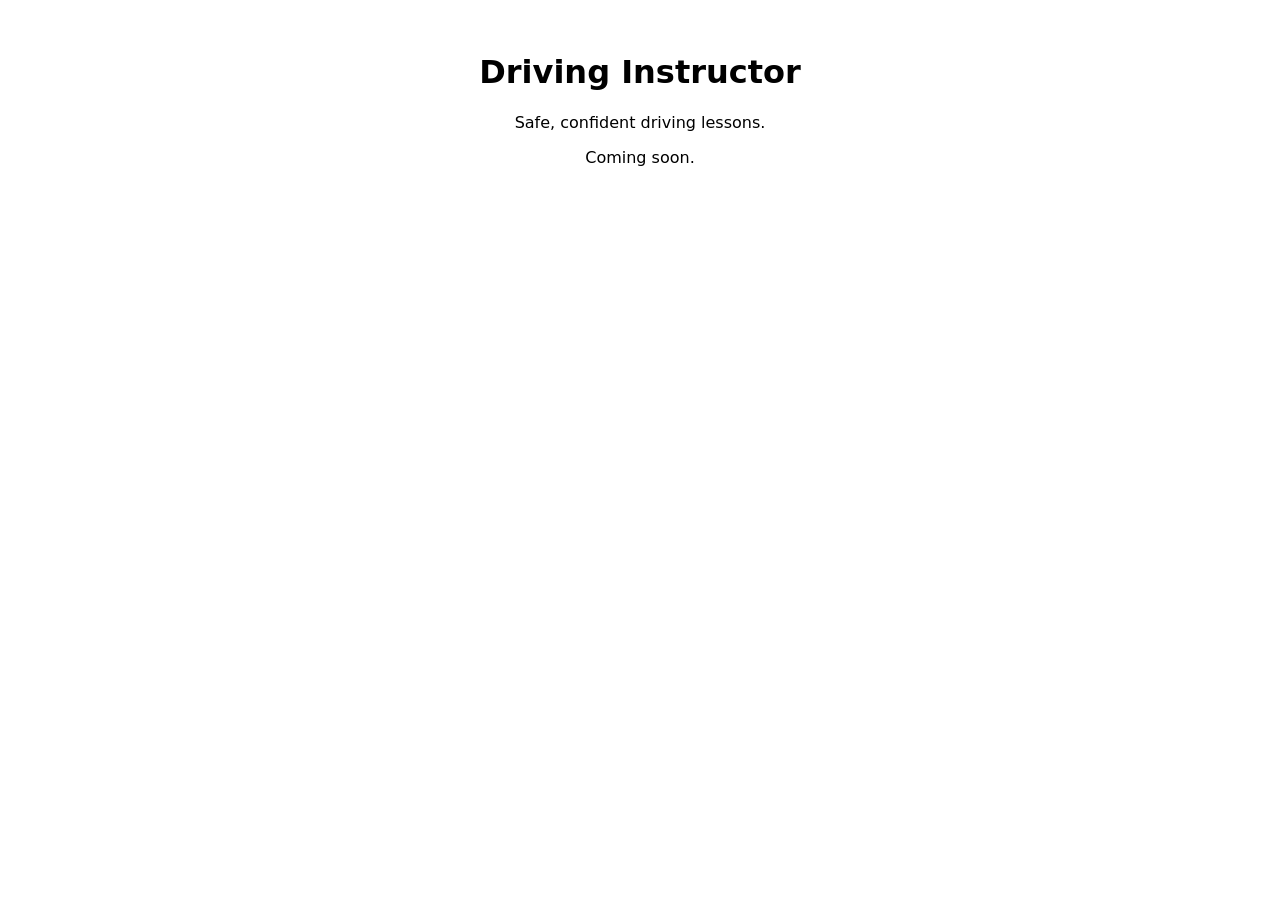
==== index.html @ aa8b9374 "Initial scaffold for car instructor website Co-Authored-By: Claude Sonnet 5.5 <noreply@anthropic.com" ====
<!doctype html>
<html lang="en">
<head>
  <meta charset="utf-8">
  <meta name="viewport" content="width=device-width, initial-scale=1">
  <title>Driving Instructor</title>
  <link rel="stylesheet" href="styles.css">
</head>
<body>
  <header>
    <h1>Driving Instructor</h1>
    <p>Safe, confident driving lessons.</p>
  </header>
  <main>
    <p>Coming soon.</p>
  </main>
</body>
</html>
---- styles.css ----
body {
  font-family: system-ui, sans-serif;
  margin: 0;
  padding: 2rem 1rem;
  text-align: center;
}
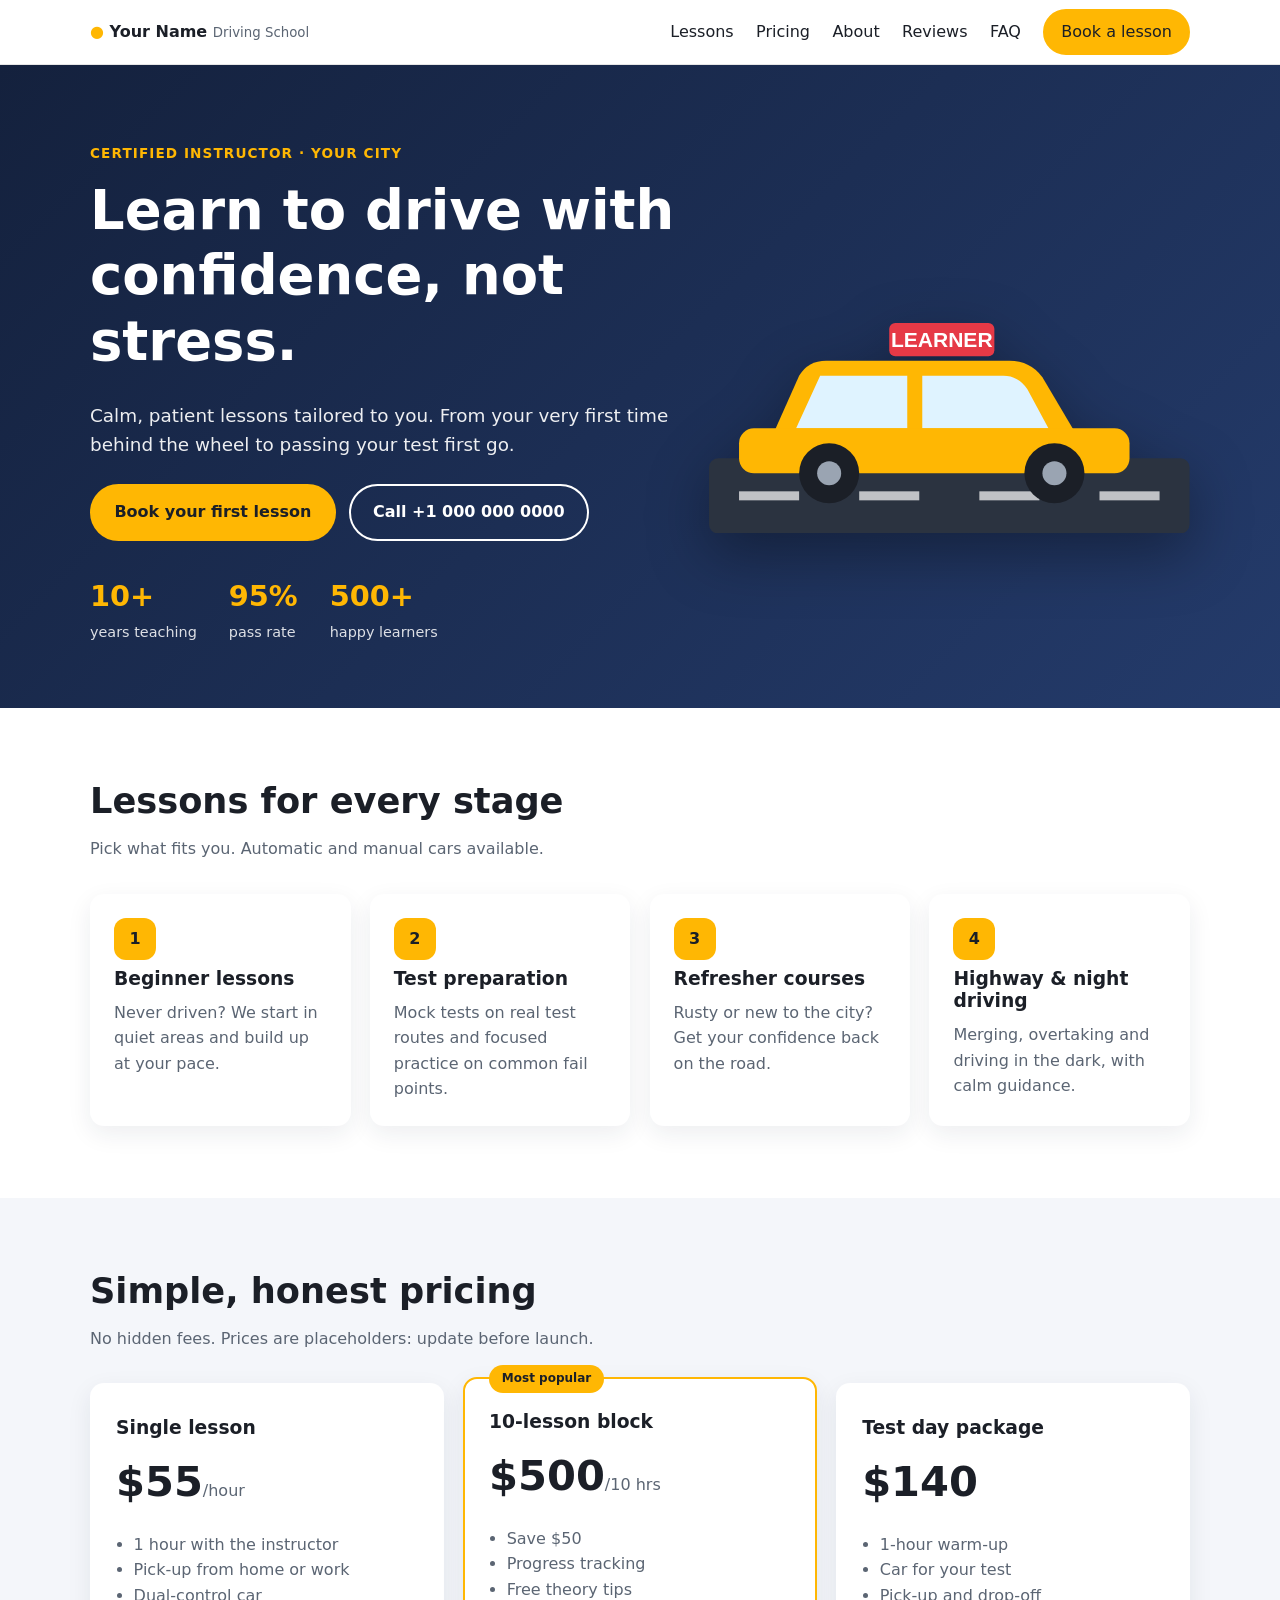
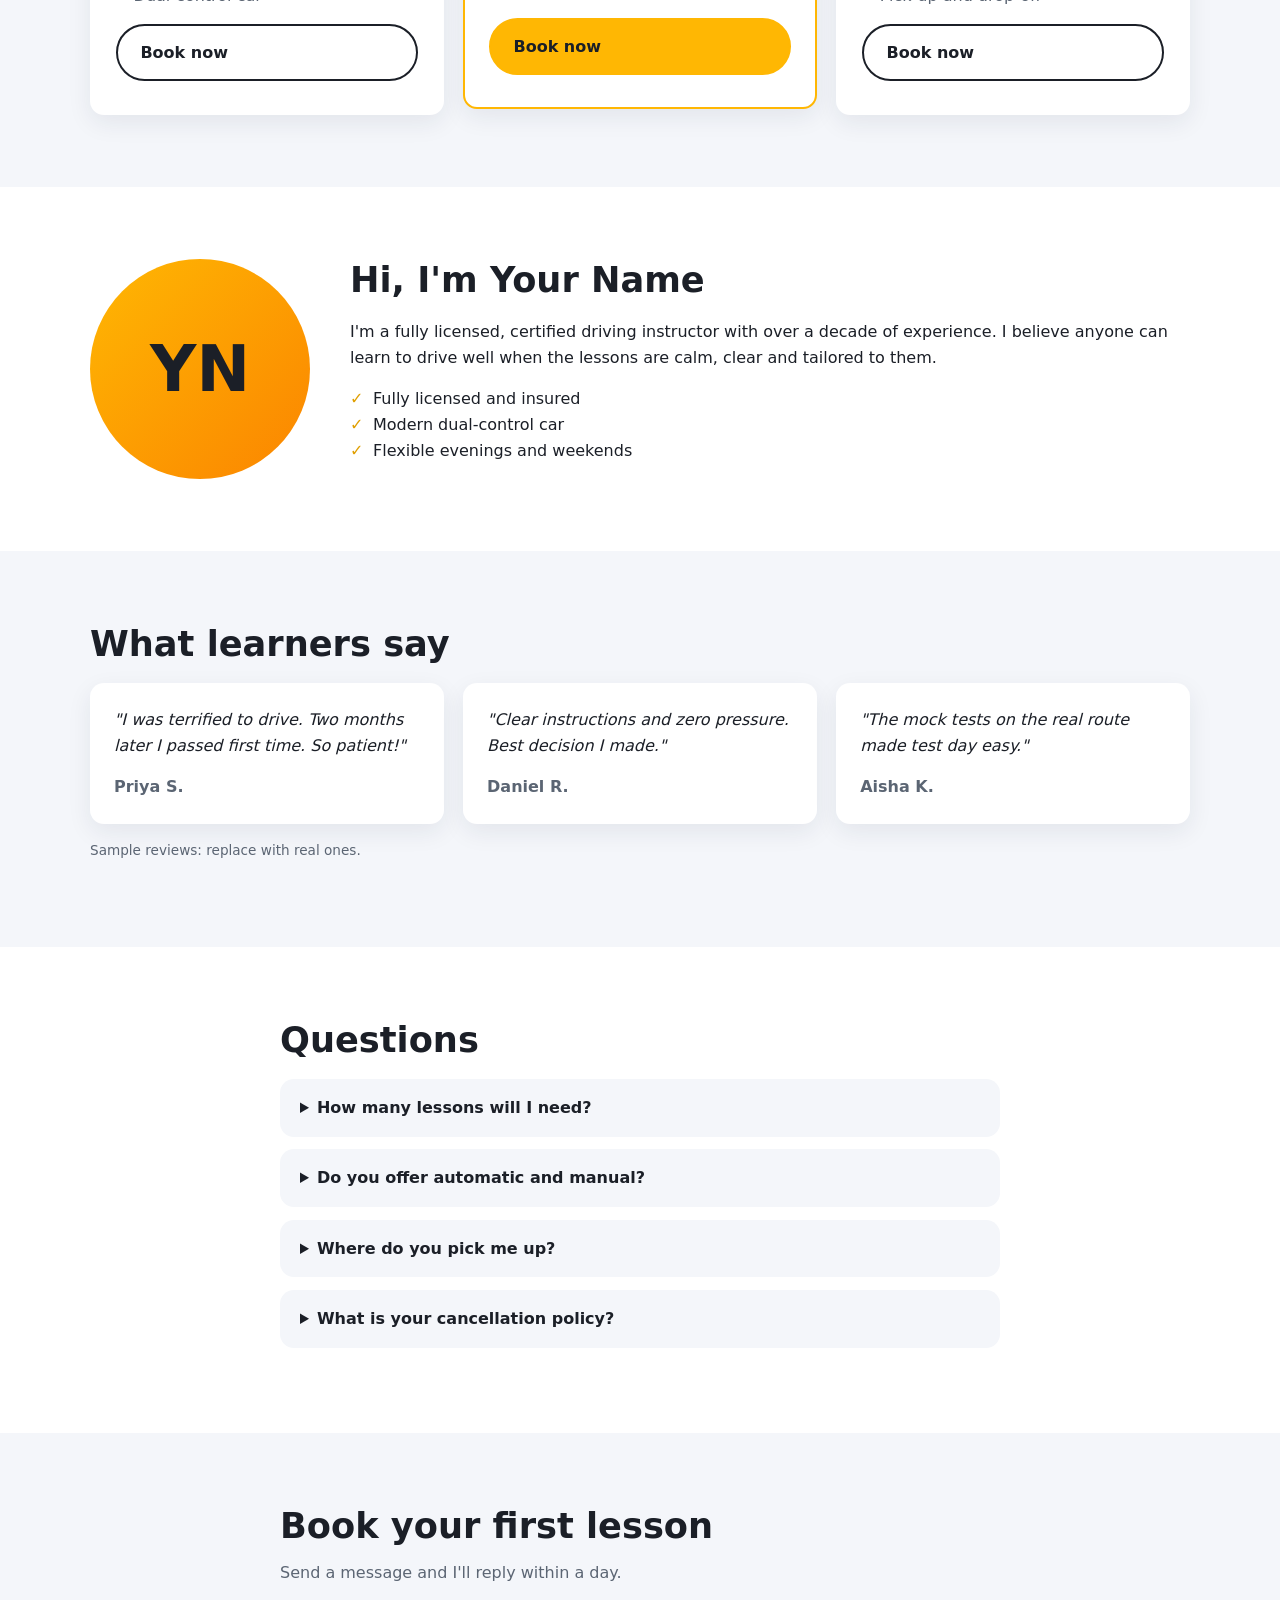
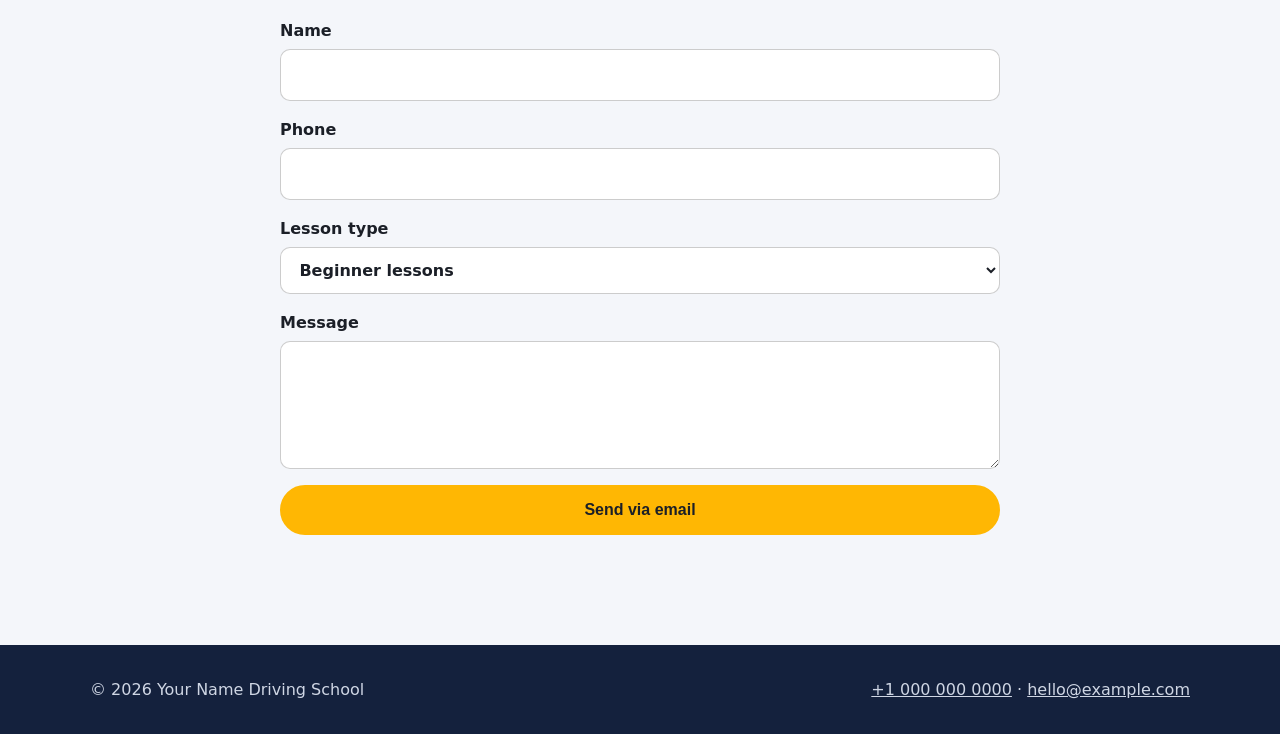
==== commit e84fd39b: "Build landing page: hero, lessons, pricing, about, reviews, FAQ, contact Co-Authored-By: Claude Sonn" ====
--- a/index.html
+++ b/index.html
@@ -3,16 +3,168 @@
 <head>
   <meta charset="utf-8">
   <meta name="viewport" content="width=device-width, initial-scale=1">
-  <title>Driving Instructor</title>
+  <title>Your Name | Driving Instructor</title>
+  <meta name="description" content="Patient, friendly driving lessons for beginners, test prep and refreshers. Book your first lesson today.">
   <link rel="stylesheet" href="styles.css">
 </head>
 <body>
-  <header>
-    <h1>Driving Instructor</h1>
-    <p>Safe, confident driving lessons.</p>
+  <header class="site-header">
+    <div class="container nav">
+      <a class="brand" href="#top"><span class="brand-mark">&#9679;</span> Your Name <small>Driving School</small></a>
+      <button class="menu-toggle" aria-label="Toggle menu" aria-expanded="false">&#9776;</button>
+      <nav class="links" id="nav">
+        <a href="#lessons">Lessons</a>
+        <a href="#pricing">Pricing</a>
+        <a href="#about">About</a>
+        <a href="#reviews">Reviews</a>
+        <a href="#faq">FAQ</a>
+        <a class="btn btn-small" href="#contact">Book a lesson</a>
+      </nav>
+    </div>
   </header>
-  <main>
-    <p>Coming soon.</p>
+
+  <main id="top">
+    <section class="hero">
+      <div class="container hero-grid">
+        <div>
+          <p class="eyebrow">Certified instructor &middot; Your City</p>
+          <h1>Learn to drive with confidence, not stress.</h1>
+          <p class="lead">Calm, patient lessons tailored to you. From your very first time behind the wheel to passing your test first go.</p>
+          <div class="cta-row">
+            <a class="btn" href="#contact">Book your first lesson</a>
+            <a class="btn btn-ghost" href="tel:+10000000000">Call +1 000 000 0000</a>
+          </div>
+          <ul class="stats">
+            <li><strong>10+</strong><span>years teaching</span></li>
+            <li><strong>95%</strong><span>pass rate</span></li>
+            <li><strong>500+</strong><span>happy learners</span></li>
+          </ul>
+        </div>
+        <div class="hero-art" aria-hidden="true">
+          <svg viewBox="0 0 320 200" role="img">
+            <rect x="0" y="150" width="320" height="50" rx="6" fill="#2b3340"/>
+            <rect x="20" y="172" width="40" height="6" fill="#fff" opacity=".7"/>
+            <rect x="100" y="172" width="40" height="6" fill="#fff" opacity=".7"/>
+            <rect x="180" y="172" width="40" height="6" fill="#fff" opacity=".7"/>
+            <rect x="260" y="172" width="40" height="6" fill="#fff" opacity=".7"/>
+            <path d="M40 140 L60 95 Q66 85 78 85 H200 Q214 85 222 96 L248 140 Z" fill="#ffb703"/>
+            <path d="M74 95 H132 V130 H58 Z M142 95 H196 Q206 95 212 104 L226 130 H142 Z" fill="#dff3ff"/>
+            <rect x="20" y="130" width="260" height="30" rx="10" fill="#ffb703"/>
+            <circle cx="80" cy="160" r="20" fill="#1b1f27"/><circle cx="80" cy="160" r="8" fill="#9aa4b2"/>
+            <circle cx="230" cy="160" r="20" fill="#1b1f27"/><circle cx="230" cy="160" r="8" fill="#9aa4b2"/>
+            <rect x="120" y="60" width="70" height="22" rx="4" fill="#e63946"/>
+            <text x="155" y="76" text-anchor="middle" font-size="14" font-weight="700" fill="#fff" font-family="sans-serif">LEARNER</text>
+          </svg>
+        </div>
+      </div>
+    </section>
+
+    <section id="lessons" class="section">
+      <div class="container">
+        <h2>Lessons for every stage</h2>
+        <p class="sub">Pick what fits you. Automatic and manual cars available.</p>
+        <div class="grid cards">
+          <article class="card"><div class="icon">1</div><h3>Beginner lessons</h3><p>Never driven? We start in quiet areas and build up at your pace.</p></article>
+          <article class="card"><div class="icon">2</div><h3>Test preparation</h3><p>Mock tests on real test routes and focused practice on common fail points.</p></article>
+          <article class="card"><div class="icon">3</div><h3>Refresher courses</h3><p>Rusty or new to the city? Get your confidence back on the road.</p></article>
+          <article class="card"><div class="icon">4</div><h3>Highway &amp; night driving</h3><p>Merging, overtaking and driving in the dark, with calm guidance.</p></article>
+        </div>
+      </div>
+    </section>
+
+    <section id="pricing" class="section alt">
+      <div class="container">
+        <h2>Simple, honest pricing</h2>
+        <p class="sub">No hidden fees. Prices are placeholders: update before launch.</p>
+        <div class="grid pricing">
+          <article class="price-card">
+            <h3>Single lesson</h3>
+            <p class="price">$55<span>/hour</span></p>
+            <ul><li>1 hour with the instructor</li><li>Pick-up from home or work</li><li>Dual-control car</li></ul>
+            <a class="btn btn-ghost" href="#contact">Book now</a>
+          </article>
+          <article class="price-card featured">
+            <span class="badge">Most popular</span>
+            <h3>10-lesson block</h3>
+            <p class="price">$500<span>/10 hrs</span></p>
+            <ul><li>Save $50</li><li>Progress tracking</li><li>Free theory tips</li></ul>
+            <a class="btn" href="#contact">Book now</a>
+          </article>
+          <article class="price-card">
+            <h3>Test day package</h3>
+            <p class="price">$140</p>
+            <ul><li>1-hour warm-up</li><li>Car for your test</li><li>Pick-up and drop-off</li></ul>
+            <a class="btn btn-ghost" href="#contact">Book now</a>
+          </article>
+        </div>
+      </div>
+    </section>
+
+    <section id="about" class="section">
+      <div class="container about">
+        <div class="portrait" aria-hidden="true">YN</div>
+        <div>
+          <h2>Hi, I'm Your Name</h2>
+          <p>I'm a fully licensed, certified driving instructor with over a decade of experience. I believe anyone can learn to drive well when the lessons are calm, clear and tailored to them.</p>
+          <ul class="ticks">
+            <li>Fully licensed and insured</li>
+            <li>Modern dual-control car</li>
+            <li>Flexible evenings and weekends</li>
+          </ul>
+        </div>
+      </div>
+    </section>
+
+    <section id="reviews" class="section alt">
+      <div class="container">
+        <h2>What learners say</h2>
+        <div class="grid cards">
+          <blockquote class="card"><p>"I was terrified to drive. Two months later I passed first time. So patient!"</p><cite>Priya S.</cite></blockquote>
+          <blockquote class="card"><p>"Clear instructions and zero pressure. Best decision I made."</p><cite>Daniel R.</cite></blockquote>
+          <blockquote class="card"><p>"The mock tests on the real route made test day easy."</p><cite>Aisha K.</cite></blockquote>
+        </div>
+        <p class="note">Sample reviews: replace with real ones.</p>
+      </div>
+    </section>
+
+    <section id="faq" class="section">
+      <div class="container narrow">
+        <h2>Questions</h2>
+        <details><summary>How many lessons will I need?</summary><p>It varies. Most beginners need 30-45 hours including practice. We'll assess you in the first lesson.</p></details>
+        <details><summary>Do you offer automatic and manual?</summary><p>Yes, both. Tell me your preference when you book.</p></details>
+        <details><summary>Where do you pick me up?</summary><p>Home, work or school within the local service area.</p></details>
+        <details><summary>What is your cancellation policy?</summary><p>Free cancellation with 24 hours' notice.</p></details>
+      </div>
+    </section>
+
+    <section id="contact" class="section contact">
+      <div class="container narrow">
+        <h2>Book your first lesson</h2>
+        <p class="sub">Send a message and I'll reply within a day.</p>
+        <form id="contact-form" novalidate>
+          <label>Name<input name="name" required autocomplete="name"></label>
+          <label>Phone<input name="phone" type="tel" required autocomplete="tel"></label>
+          <label>Lesson type
+            <select name="type">
+              <option>Beginner lessons</option><option>Test preparation</option>
+              <option>Refresher course</option><option>Highway &amp; night driving</option>
+            </select>
+          </label>
+          <label>Message<textarea name="message" rows="4"></textarea></label>
+          <button class="btn" type="submit">Send via email</button>
+          <p class="form-msg" role="status"></p>
+        </form>
+      </div>
+    </section>
   </main>
+
+  <footer>
+    <div class="container foot">
+      <p>&copy; <span id="year"></span> Your Name Driving School</p>
+      <p><a href="tel:+10000000000">+1 000 000 0000</a> &middot; <a href="mailto:hello@example.com">hello@example.com</a></p>
+    </div>
+  </footer>
+
+  <script src="script.js"></script>
 </body>
 </html>
--- a/styles.css
+++ b/styles.css
@@ -1,6 +1,103 @@
-body {
-  font-family: system-ui, sans-serif;
-  margin: 0;
-  padding: 2rem 1rem;
-  text-align: center;
+:root {
+  --bg: #ffffff;
+  --alt: #f4f6fa;
+  --text: #1b1f27;
+  --muted: #5b6573;
+  --accent: #ffb703;
+  --accent-dark: #e09f00;
+  --navy: #14213d;
+  --radius: 14px;
+  --shadow: 0 8px 24px rgba(20, 33, 61, .08);
 }
+@media (prefers-color-scheme: dark) {
+  :root { --bg: #10141c; --alt: #171c27; --text: #eef1f6; --muted: #a3adbb; --navy: #0b1020; --shadow: 0 8px 24px rgba(0,0,0,.4); }
+}
+* { box-sizing: border-box; }
+html { scroll-behavior: smooth; scroll-padding-top: 72px; }
+body { margin: 0; font-family: system-ui, -apple-system, "Segoe UI", sans-serif; color: var(--text); background: var(--bg); line-height: 1.6; }
+a { color: inherit; }
+.container { width: min(1100px, 100% - 32px); margin-inline: auto; }
+.narrow { width: min(720px, 100% - 32px); }
+h1, h2, h3 { line-height: 1.2; margin: 0 0 .5em; }
+h1 { font-size: clamp(2rem, 5vw, 3.4rem); }
+h2 { font-size: clamp(1.6rem, 3.5vw, 2.2rem); }
+.sub { color: var(--muted); margin-top: -.25em; margin-bottom: 2rem; }
+
+.btn { display: inline-block; background: var(--accent); color: #1b1f27; font-weight: 700; padding: .85rem 1.4rem; border-radius: 999px; text-decoration: none; border: 2px solid var(--accent); cursor: pointer; font-size: 1rem; transition: transform .15s, background .15s; }
+.btn:hover { background: var(--accent-dark); transform: translateY(-2px); }
+.btn-ghost { background: transparent; color: var(--text); border-color: var(--text); }
+.btn-ghost:hover { background: var(--text); color: var(--bg); }
+.btn-small { padding: .5rem 1rem; }
+
+.site-header { position: sticky; top: 0; z-index: 10; background: var(--bg); border-bottom: 1px solid rgba(128,128,128,.2); }
+.nav { display: flex; align-items: center; justify-content: space-between; height: 64px; }
+.brand { font-weight: 800; text-decoration: none; }
+.brand small { font-weight: 500; color: var(--muted); }
+.brand-mark { color: var(--accent); }
+.links { display: flex; gap: 1.4rem; align-items: center; }
+.links a { text-decoration: none; font-weight: 500; }
+.menu-toggle { display: none; background: none; border: 0; font-size: 1.6rem; color: var(--text); cursor: pointer; }
+
+.hero { background: linear-gradient(135deg, var(--navy), #243b6b); color: #fff; padding: 4rem 0; }
+.hero-grid { display: grid; grid-template-columns: 1.1fr .9fr; gap: 2rem; align-items: center; }
+.eyebrow { color: var(--accent); font-weight: 700; text-transform: uppercase; letter-spacing: .08em; font-size: .85rem; }
+.lead { font-size: 1.15rem; opacity: .92; max-width: 34em; }
+.cta-row { display: flex; flex-wrap: wrap; gap: .8rem; margin: 1.5rem 0; }
+.hero .btn-ghost { color: #fff; border-color: #fff; }
+.hero .btn-ghost:hover { background: #fff; color: var(--navy); }
+.stats { list-style: none; padding: 0; margin: 2rem 0 0; display: flex; gap: 2rem; flex-wrap: wrap; }
+.stats strong { display: block; font-size: 1.8rem; color: var(--accent); }
+.stats span { font-size: .9rem; opacity: .85; }
+.hero-art svg { width: 100%; height: auto; filter: drop-shadow(0 20px 30px rgba(0,0,0,.35)); }
+
+.section { padding: 4.5rem 0; }
+.alt { background: var(--alt); }
+.grid { display: grid; gap: 1.2rem; }
+.cards { grid-template-columns: repeat(auto-fit, minmax(230px, 1fr)); }
+.card { background: var(--bg); border-radius: var(--radius); padding: 1.5rem; box-shadow: var(--shadow); margin: 0; }
+.alt .card { background: var(--bg); }
+.card h3 { margin-top: .5rem; }
+.card p { color: var(--muted); margin: 0; }
+.icon { width: 42px; height: 42px; border-radius: 12px; background: var(--accent); color: #1b1f27; display: grid; place-items: center; font-weight: 800; }
+blockquote.card p { color: var(--text); font-style: italic; }
+cite { display: block; margin-top: 1rem; font-weight: 700; font-style: normal; color: var(--muted); }
+.note { color: var(--muted); font-size: .85rem; margin-top: 1rem; }
+
+.pricing { grid-template-columns: repeat(auto-fit, minmax(240px, 1fr)); align-items: stretch; }
+.price-card { position: relative; background: var(--bg); border-radius: var(--radius); padding: 2rem 1.5rem; box-shadow: var(--shadow); display: flex; flex-direction: column; border: 2px solid transparent; }
+.price-card.featured { border-color: var(--accent); transform: translateY(-6px); }
+.price-card ul { padding-left: 1.1rem; color: var(--muted); flex: 1; }
+.price { font-size: 2.6rem; font-weight: 800; margin: 0; }
+.price span { font-size: 1rem; font-weight: 500; color: var(--muted); }
+.badge { position: absolute; top: -14px; left: 1.5rem; background: var(--accent); color: #1b1f27; font-size: .75rem; font-weight: 800; padding: .25rem .8rem; border-radius: 999px; }
+
+.about { display: grid; grid-template-columns: 220px 1fr; gap: 2.5rem; align-items: center; }
+.portrait { width: 220px; height: 220px; border-radius: 50%; background: linear-gradient(135deg, var(--accent), #fb8500); display: grid; place-items: center; font-size: 4rem; font-weight: 800; color: #1b1f27; }
+.ticks { list-style: none; padding: 0; }
+.ticks li::before { content: "\2713"; color: var(--accent-dark); font-weight: 800; margin-right: .6rem; }
+
+details { background: var(--alt); border-radius: var(--radius); padding: 1rem 1.25rem; margin-bottom: .8rem; }
+summary { cursor: pointer; font-weight: 700; }
+details p { color: var(--muted); margin-bottom: 0; }
+
+.contact { background: var(--alt); }
+form { display: grid; gap: 1rem; }
+label { display: grid; gap: .35rem; font-weight: 600; }
+input, select, textarea { font: inherit; padding: .75rem .9rem; border-radius: 10px; border: 1px solid rgba(128,128,128,.4); background: var(--bg); color: var(--text); }
+input:focus, select:focus, textarea:focus, .btn:focus-visible { outline: 3px solid var(--accent); outline-offset: 1px; }
+.form-msg { margin: 0; color: var(--muted); min-height: 1.4em; }
+
+footer { background: var(--navy); color: #cfd6e4; padding: 2rem 0; }
+.foot { display: flex; justify-content: space-between; flex-wrap: wrap; gap: .5rem; }
+.foot p { margin: 0; }
+
+@media (max-width: 820px) {
+  .hero-grid, .about { grid-template-columns: 1fr; }
+  .about { text-align: center; justify-items: center; }
+  .ticks { text-align: left; }
+  .menu-toggle { display: block; }
+  .links { display: none; position: absolute; top: 64px; left: 0; right: 0; flex-direction: column; background: var(--bg); padding: 1rem 16px 1.5rem; border-bottom: 1px solid rgba(128,128,128,.2); }
+  .links.open { display: flex; }
+  .price-card.featured { transform: none; }
+}
+@media (prefers-reduced-motion: reduce) { * { transition: none !important; scroll-behavior: auto !important; } }
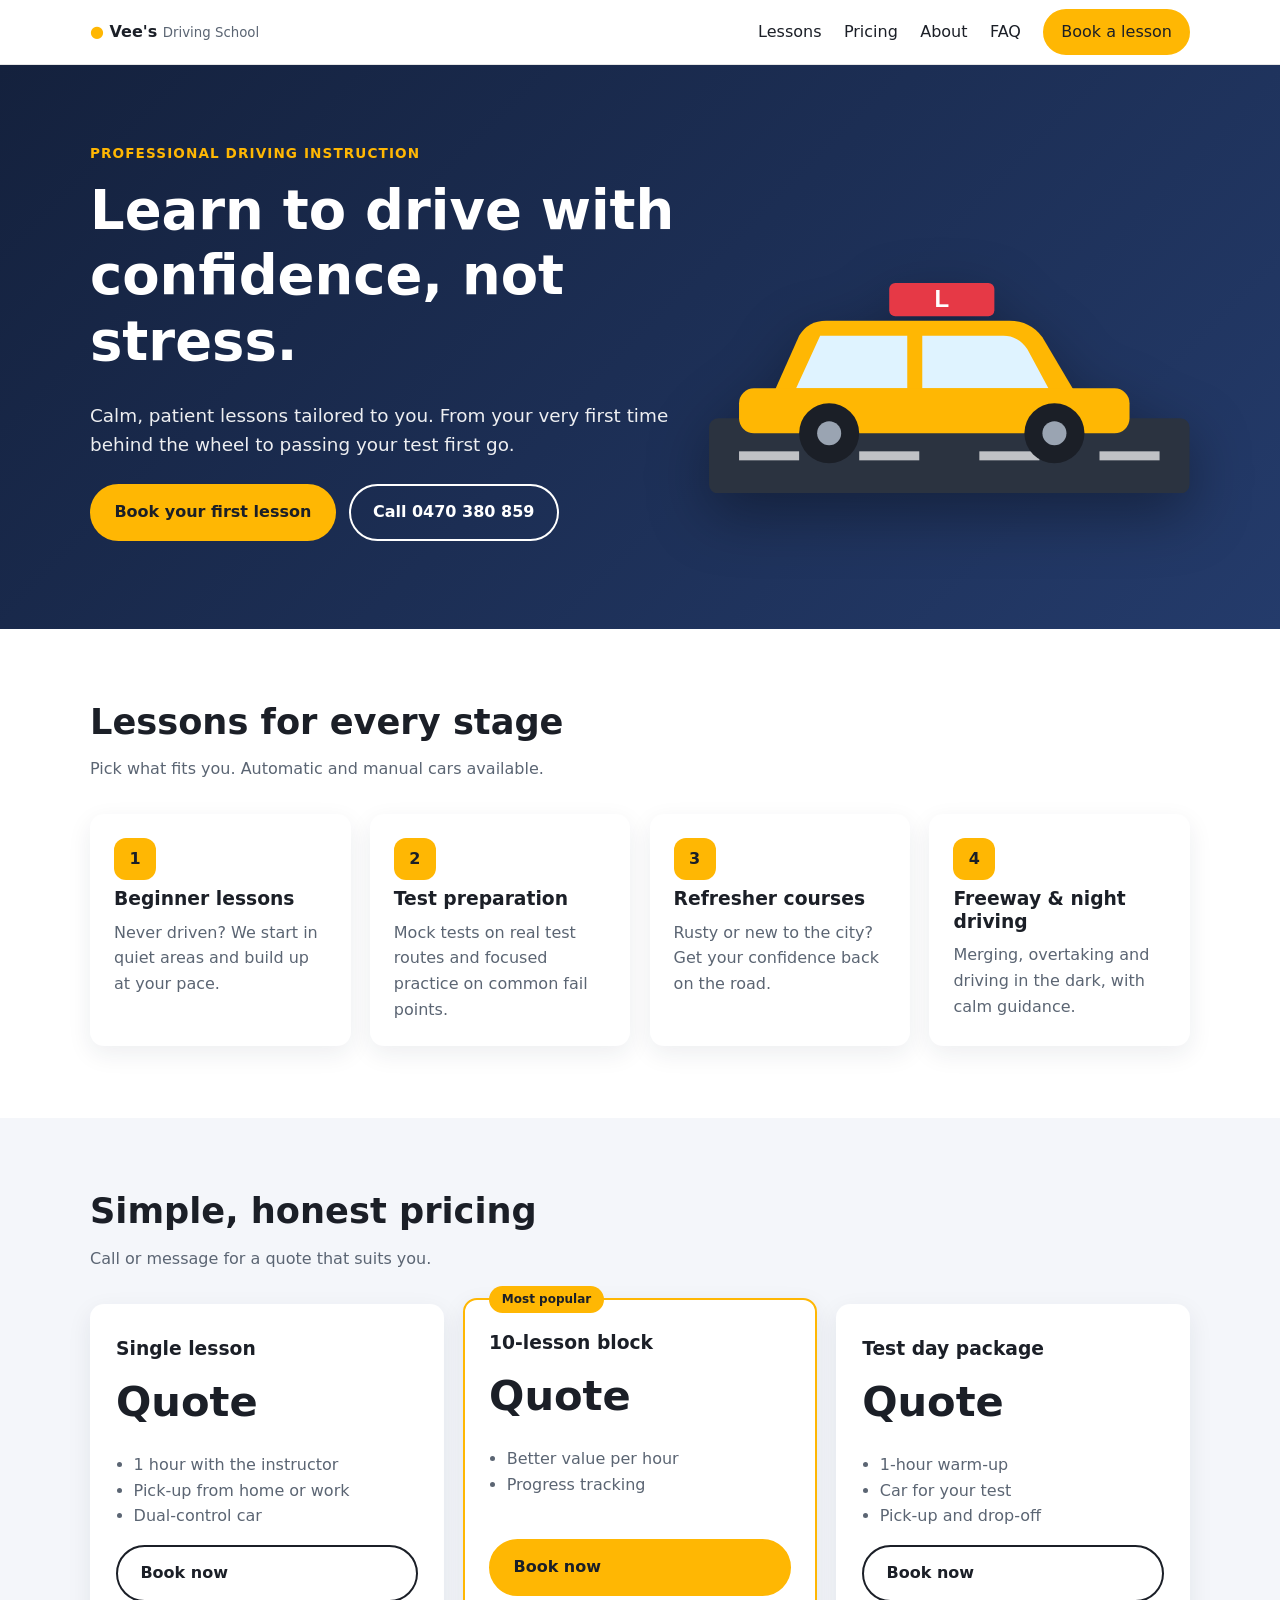
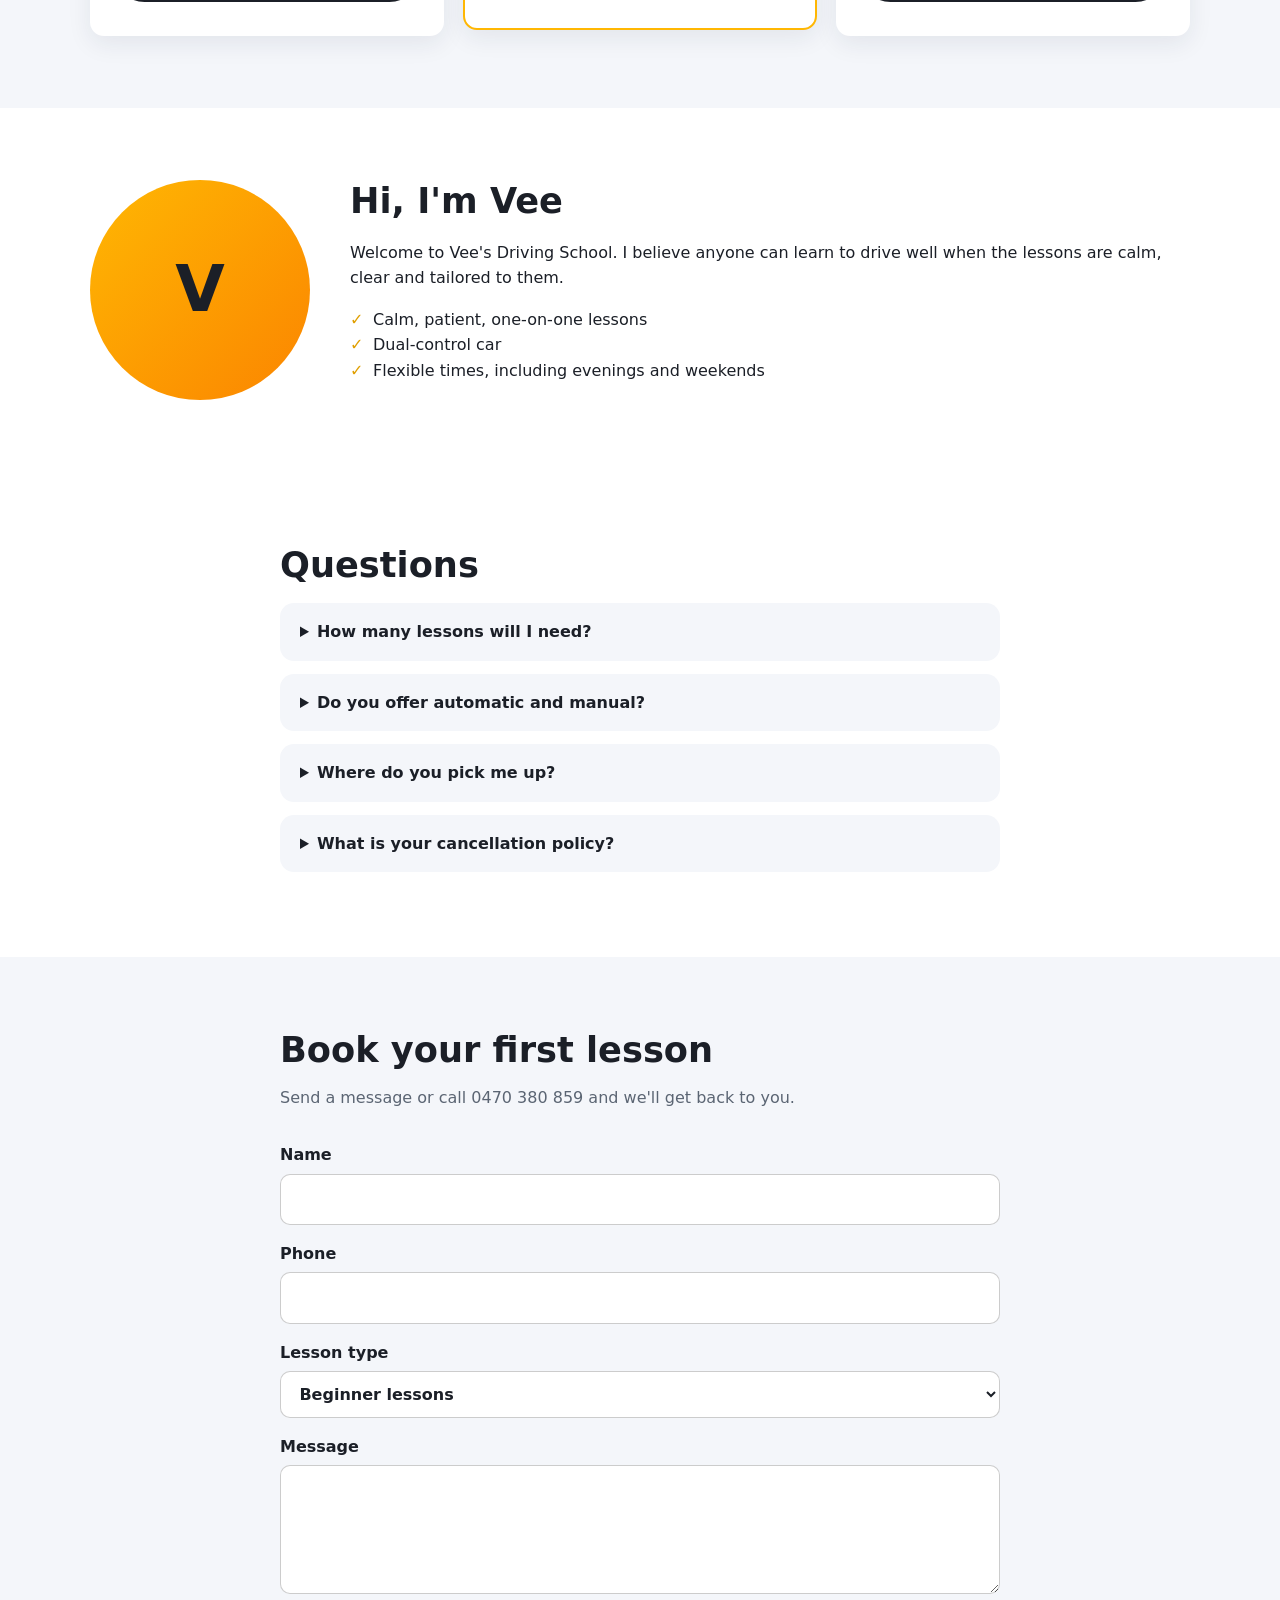
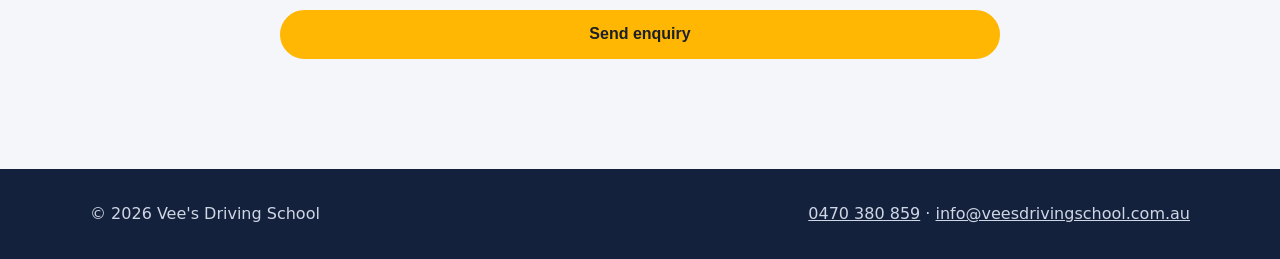
==== commit 582ee647: "Use Vee's Driving School details; drop placeholder stats, reviews and prices Co-Authored-By: Claude " ====
--- a/index.html
+++ b/index.html
@@ -3,20 +3,19 @@
 <head>
   <meta charset="utf-8">
   <meta name="viewport" content="width=device-width, initial-scale=1">
-  <title>Your Name | Driving Instructor</title>
+  <title>Vee's Driving School | Driving Lessons</title>
   <meta name="description" content="Patient, friendly driving lessons for beginners, test prep and refreshers. Book your first lesson today.">
   <link rel="stylesheet" href="styles.css">
 </head>
 <body>
   <header class="site-header">
     <div class="container nav">
-      <a class="brand" href="#top"><span class="brand-mark">&#9679;</span> Your Name <small>Driving School</small></a>
+      <a class="brand" href="#top"><span class="brand-mark">&#9679;</span> Vee's <small>Driving School</small></a>
       <button class="menu-toggle" aria-label="Toggle menu" aria-expanded="false">&#9776;</button>
       <nav class="links" id="nav">
         <a href="#lessons">Lessons</a>
         <a href="#pricing">Pricing</a>
         <a href="#about">About</a>
-        <a href="#reviews">Reviews</a>
         <a href="#faq">FAQ</a>
         <a class="btn btn-small" href="#contact">Book a lesson</a>
       </nav>
@@ -27,18 +26,13 @@
     <section class="hero">
       <div class="container hero-grid">
         <div>
-          <p class="eyebrow">Certified instructor &middot; Your City</p>
+          <p class="eyebrow">Professional driving instruction</p>
           <h1>Learn to drive with confidence, not stress.</h1>
           <p class="lead">Calm, patient lessons tailored to you. From your very first time behind the wheel to passing your test first go.</p>
           <div class="cta-row">
             <a class="btn" href="#contact">Book your first lesson</a>
-            <a class="btn btn-ghost" href="tel:+10000000000">Call +1 000 000 0000</a>
+            <a class="btn btn-ghost" href="tel:+61470380859">Call 0470 380 859</a>
           </div>
-          <ul class="stats">
-            <li><strong>10+</strong><span>years teaching</span></li>
-            <li><strong>95%</strong><span>pass rate</span></li>
-            <li><strong>500+</strong><span>happy learners</span></li>
-          </ul>
         </div>
         <div class="hero-art" aria-hidden="true">
           <svg viewBox="0 0 320 200" role="img">
@@ -53,7 +47,7 @@
             <circle cx="80" cy="160" r="20" fill="#1b1f27"/><circle cx="80" cy="160" r="8" fill="#9aa4b2"/>
             <circle cx="230" cy="160" r="20" fill="#1b1f27"/><circle cx="230" cy="160" r="8" fill="#9aa4b2"/>
             <rect x="120" y="60" width="70" height="22" rx="4" fill="#e63946"/>
-            <text x="155" y="76" text-anchor="middle" font-size="14" font-weight="700" fill="#fff" font-family="sans-serif">LEARNER</text>
+            <text x="155" y="76" text-anchor="middle" font-size="16" font-weight="700" fill="#fff" font-family="sans-serif">L</text>
           </svg>
         </div>
       </div>
@@ -67,7 +61,7 @@
           <article class="card"><div class="icon">1</div><h3>Beginner lessons</h3><p>Never driven? We start in quiet areas and build up at your pace.</p></article>
           <article class="card"><div class="icon">2</div><h3>Test preparation</h3><p>Mock tests on real test routes and focused practice on common fail points.</p></article>
           <article class="card"><div class="icon">3</div><h3>Refresher courses</h3><p>Rusty or new to the city? Get your confidence back on the road.</p></article>
-          <article class="card"><div class="icon">4</div><h3>Highway &amp; night driving</h3><p>Merging, overtaking and driving in the dark, with calm guidance.</p></article>
+          <article class="card"><div class="icon">4</div><h3>Freeway &amp; night driving</h3><p>Merging, overtaking and driving in the dark, with calm guidance.</p></article>
         </div>
       </div>
     </section>
@@ -75,24 +69,24 @@
     <section id="pricing" class="section alt">
       <div class="container">
         <h2>Simple, honest pricing</h2>
-        <p class="sub">No hidden fees. Prices are placeholders: update before launch.</p>
+        <p class="sub">Call or message for a quote that suits you.</p>
         <div class="grid pricing">
           <article class="price-card">
             <h3>Single lesson</h3>
-            <p class="price">$55<span>/hour</span></p>
+            <p class="price">Quote</p>
             <ul><li>1 hour with the instructor</li><li>Pick-up from home or work</li><li>Dual-control car</li></ul>
             <a class="btn btn-ghost" href="#contact">Book now</a>
           </article>
           <article class="price-card featured">
             <span class="badge">Most popular</span>
             <h3>10-lesson block</h3>
-            <p class="price">$500<span>/10 hrs</span></p>
-            <ul><li>Save $50</li><li>Progress tracking</li><li>Free theory tips</li></ul>
+            <p class="price">Quote</p>
+            <ul><li>Better value per hour</li><li>Progress tracking</li></ul>
             <a class="btn" href="#contact">Book now</a>
           </article>
           <article class="price-card">
             <h3>Test day package</h3>
-            <p class="price">$140</p>
+            <p class="price">Quote</p>
             <ul><li>1-hour warm-up</li><li>Car for your test</li><li>Pick-up and drop-off</li></ul>
             <a class="btn btn-ghost" href="#contact">Book now</a>
           </article>
@@ -102,56 +96,44 @@
 
     <section id="about" class="section">
       <div class="container about">
-        <div class="portrait" aria-hidden="true">YN</div>
+        <div class="portrait" aria-hidden="true">V</div>
         <div>
-          <h2>Hi, I'm Your Name</h2>
-          <p>I'm a fully licensed, certified driving instructor with over a decade of experience. I believe anyone can learn to drive well when the lessons are calm, clear and tailored to them.</p>
+          <h2>Hi, I'm Vee</h2>
+          <p>Welcome to Vee's Driving School. I believe anyone can learn to drive well when the lessons are calm, clear and tailored to them.</p>
           <ul class="ticks">
-            <li>Fully licensed and insured</li>
-            <li>Modern dual-control car</li>
-            <li>Flexible evenings and weekends</li>
+            <li>Calm, patient, one-on-one lessons</li>
+            <li>Dual-control car</li>
+            <li>Flexible times, including evenings and weekends</li>
           </ul>
         </div>
-      </div>
-    </section>
-
-    <section id="reviews" class="section alt">
-      <div class="container">
-        <h2>What learners say</h2>
-        <div class="grid cards">
-          <blockquote class="card"><p>"I was terrified to drive. Two months later I passed first time. So patient!"</p><cite>Priya S.</cite></blockquote>
-          <blockquote class="card"><p>"Clear instructions and zero pressure. Best decision I made."</p><cite>Daniel R.</cite></blockquote>
-          <blockquote class="card"><p>"The mock tests on the real route made test day easy."</p><cite>Aisha K.</cite></blockquote>
-        </div>
-        <p class="note">Sample reviews: replace with real ones.</p>
       </div>
     </section>
 
     <section id="faq" class="section">
       <div class="container narrow">
         <h2>Questions</h2>
-        <details><summary>How many lessons will I need?</summary><p>It varies. Most beginners need 30-45 hours including practice. We'll assess you in the first lesson.</p></details>
+        <details><summary>How many lessons will I need?</summary><p>It varies. It depends on your experience and confidence. We'll assess you in the first lesson.</p></details>
         <details><summary>Do you offer automatic and manual?</summary><p>Yes, both. Tell me your preference when you book.</p></details>
-        <details><summary>Where do you pick me up?</summary><p>Home, work or school within the local service area.</p></details>
-        <details><summary>What is your cancellation policy?</summary><p>Free cancellation with 24 hours' notice.</p></details>
+        <details><summary>Where do you pick me up?</summary><p>Home, work or school within the local service area. Ask us if you're unsure.</p></details>
+        <details><summary>What is your cancellation policy?</summary><p>Please give as much notice as you can. Message or call to reschedule.</p></details>
       </div>
     </section>
 
     <section id="contact" class="section contact">
       <div class="container narrow">
         <h2>Book your first lesson</h2>
-        <p class="sub">Send a message and I'll reply within a day.</p>
+        <p class="sub">Send a message or call 0470 380 859 and we'll get back to you.</p>
         <form id="contact-form" novalidate>
           <label>Name<input name="name" required autocomplete="name"></label>
           <label>Phone<input name="phone" type="tel" required autocomplete="tel"></label>
           <label>Lesson type
             <select name="type">
               <option>Beginner lessons</option><option>Test preparation</option>
-              <option>Refresher course</option><option>Highway &amp; night driving</option>
+              <option>Refresher course</option><option>Freeway &amp; night driving</option>
             </select>
           </label>
           <label>Message<textarea name="message" rows="4"></textarea></label>
-          <button class="btn" type="submit">Send via email</button>
+          <button class="btn" type="submit">Send enquiry</button>
           <p class="form-msg" role="status"></p>
         </form>
       </div>
@@ -160,8 +142,8 @@
 
   <footer>
     <div class="container foot">
-      <p>&copy; <span id="year"></span> Your Name Driving School</p>
-      <p><a href="tel:+10000000000">+1 000 000 0000</a> &middot; <a href="mailto:hello@example.com">hello@example.com</a></p>
+      <p>&copy; <span id="year"></span> Vee's Driving School</p>
+      <p><a href="tel:+61470380859">0470 380 859</a> &middot; <a href="mailto:info@veesdrivingschool.com.au">info@veesdrivingschool.com.au</a></p>
     </div>
   </footer>
 
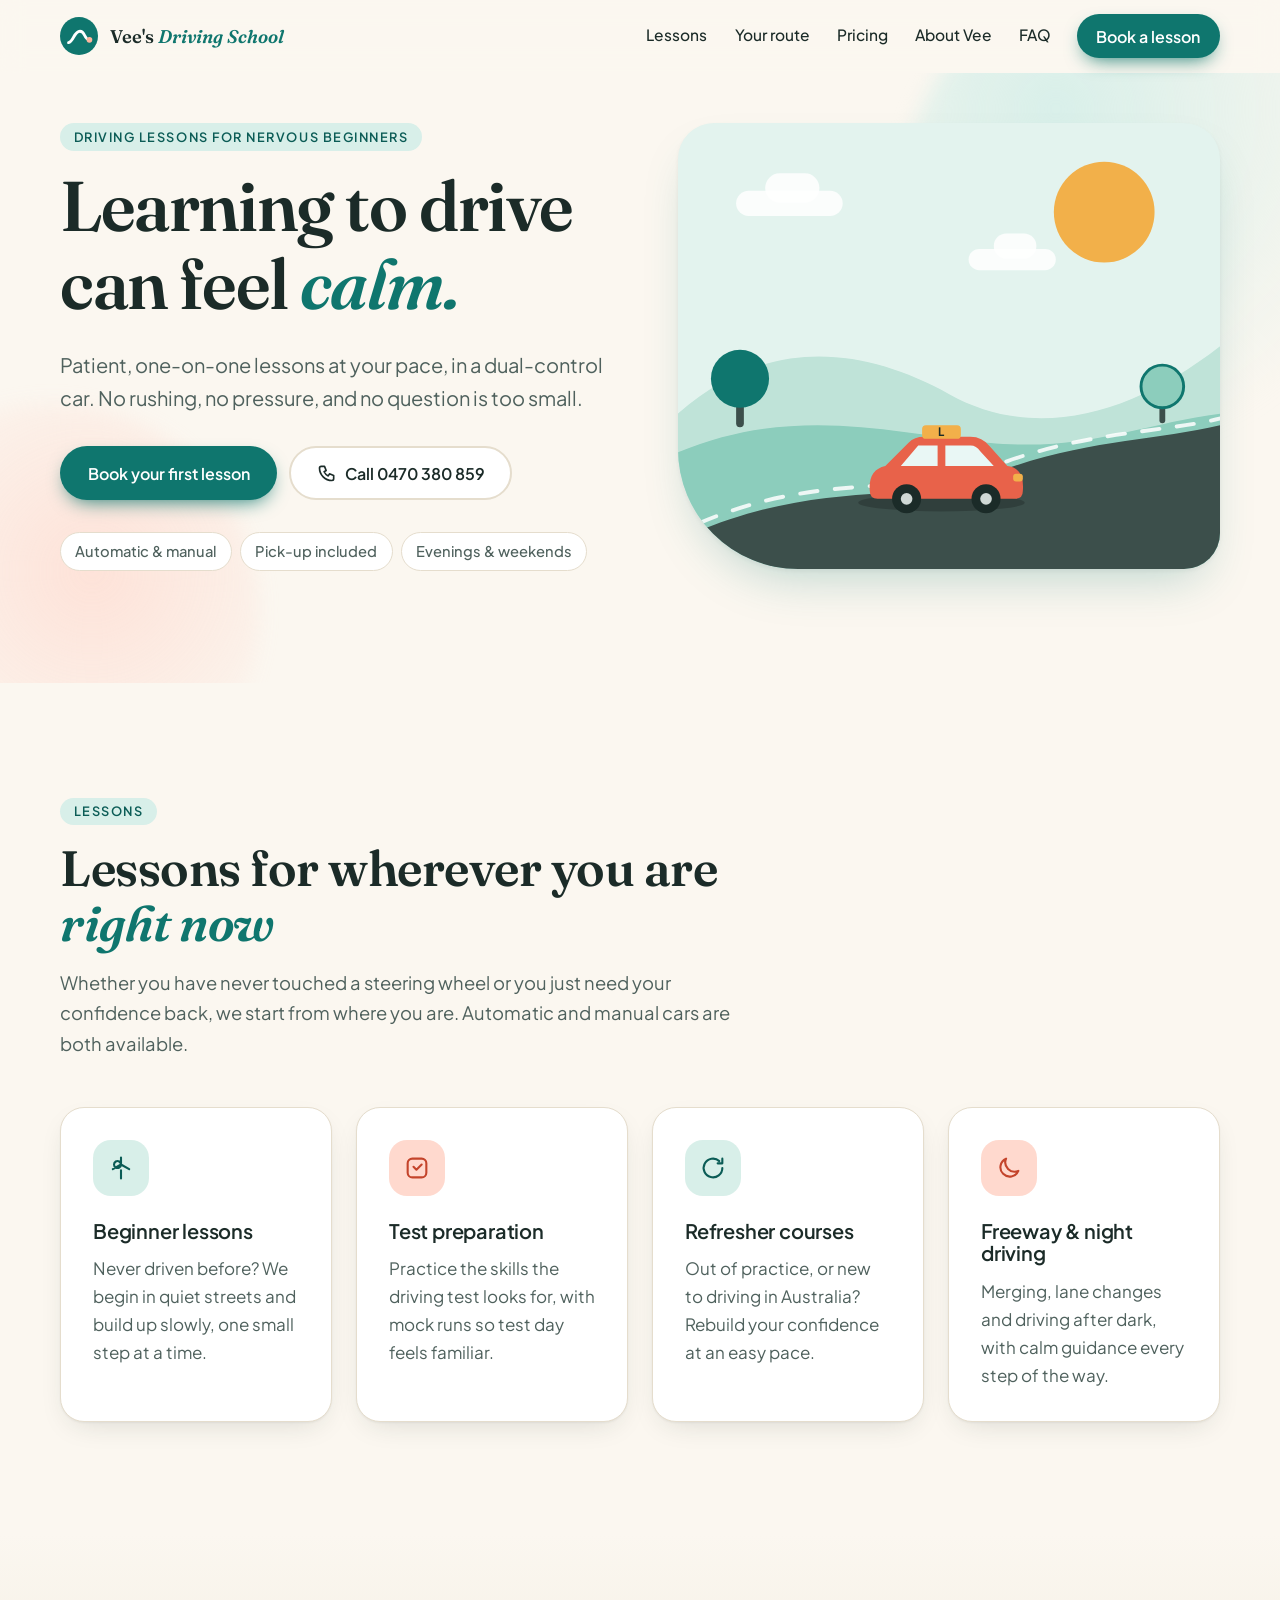
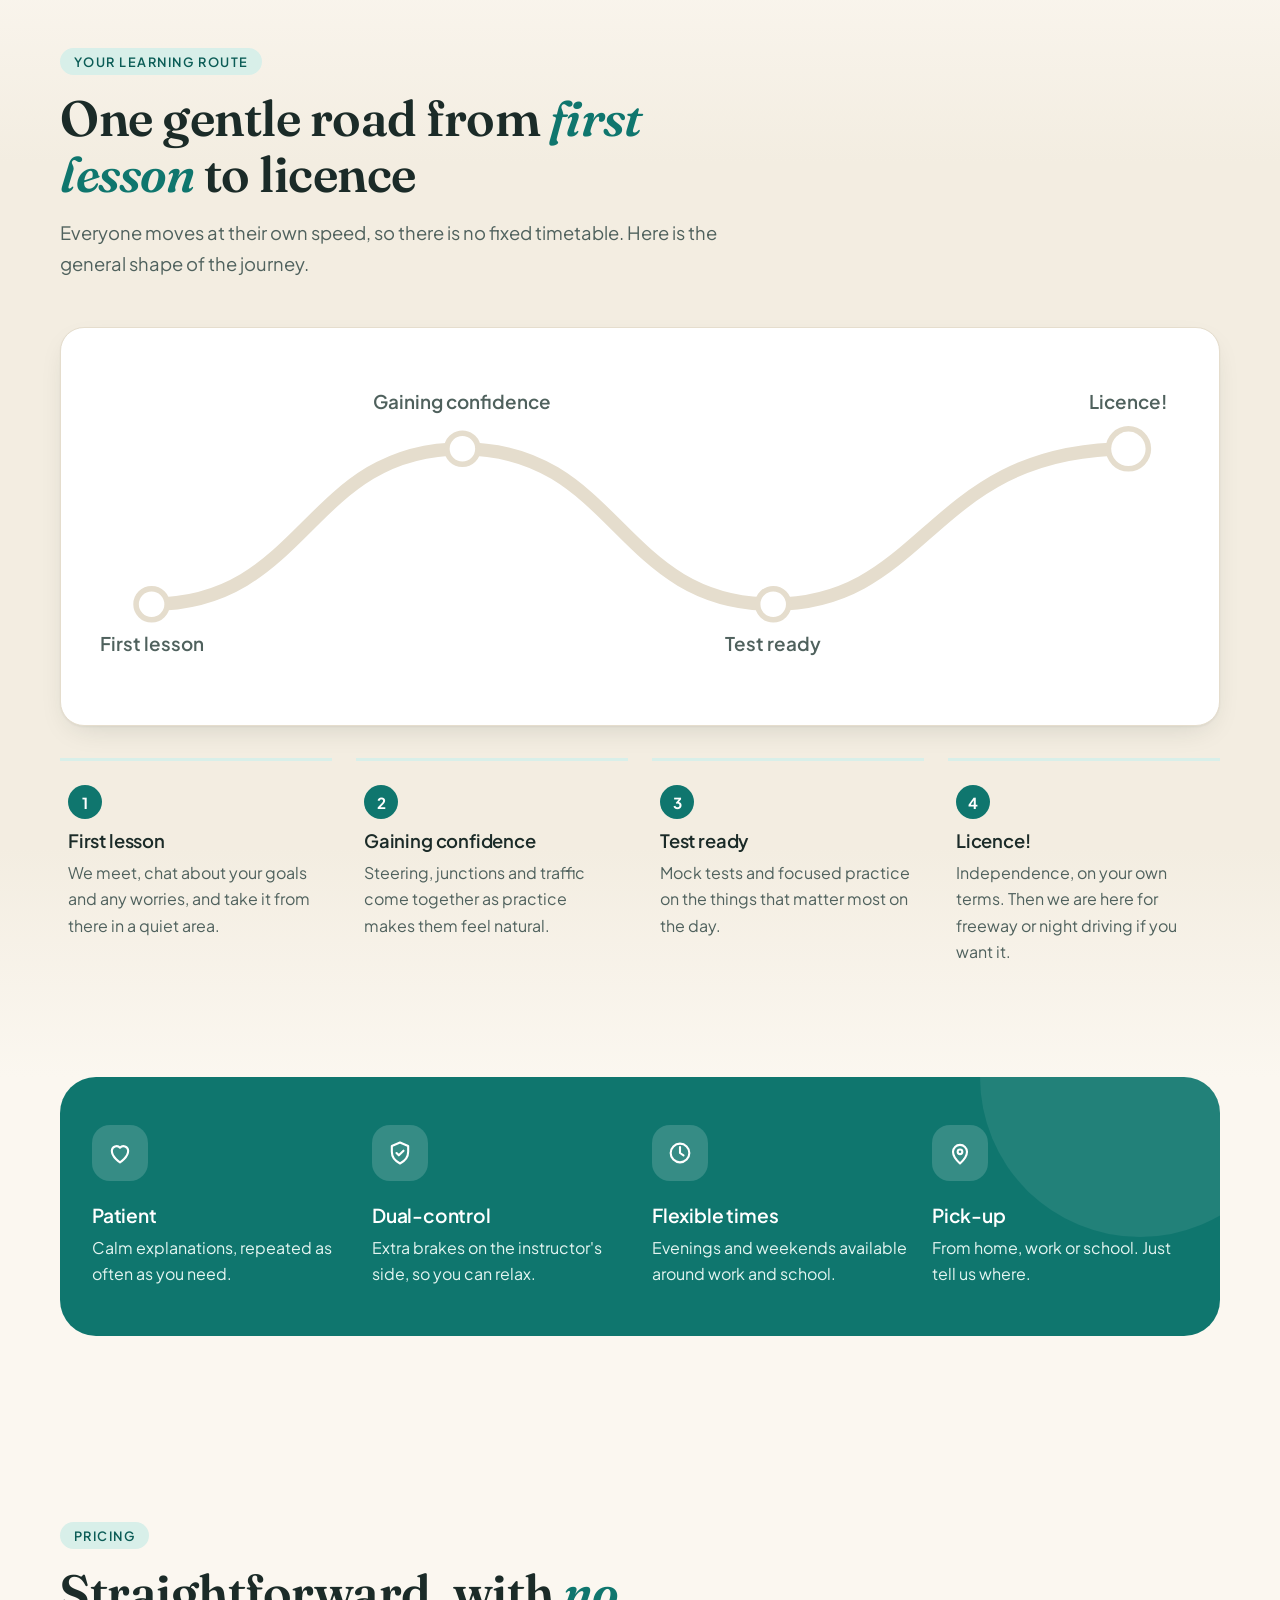
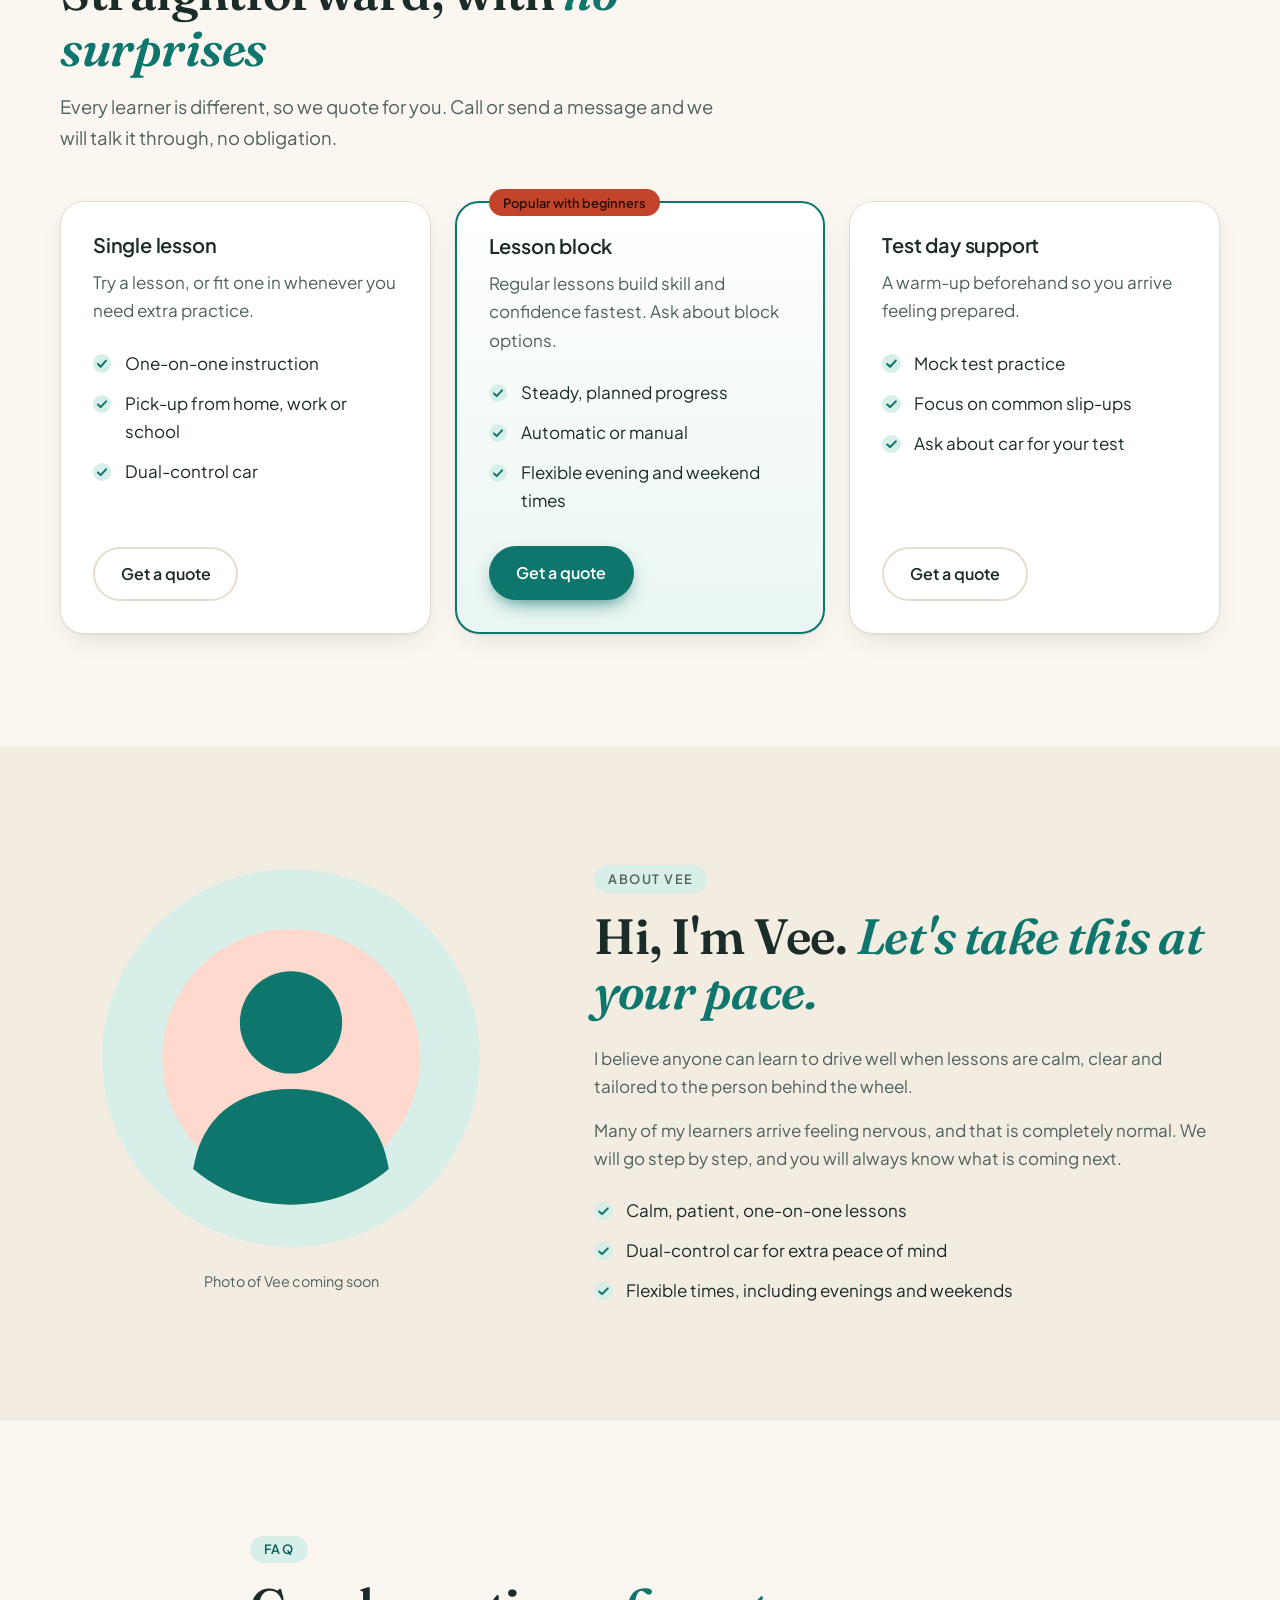
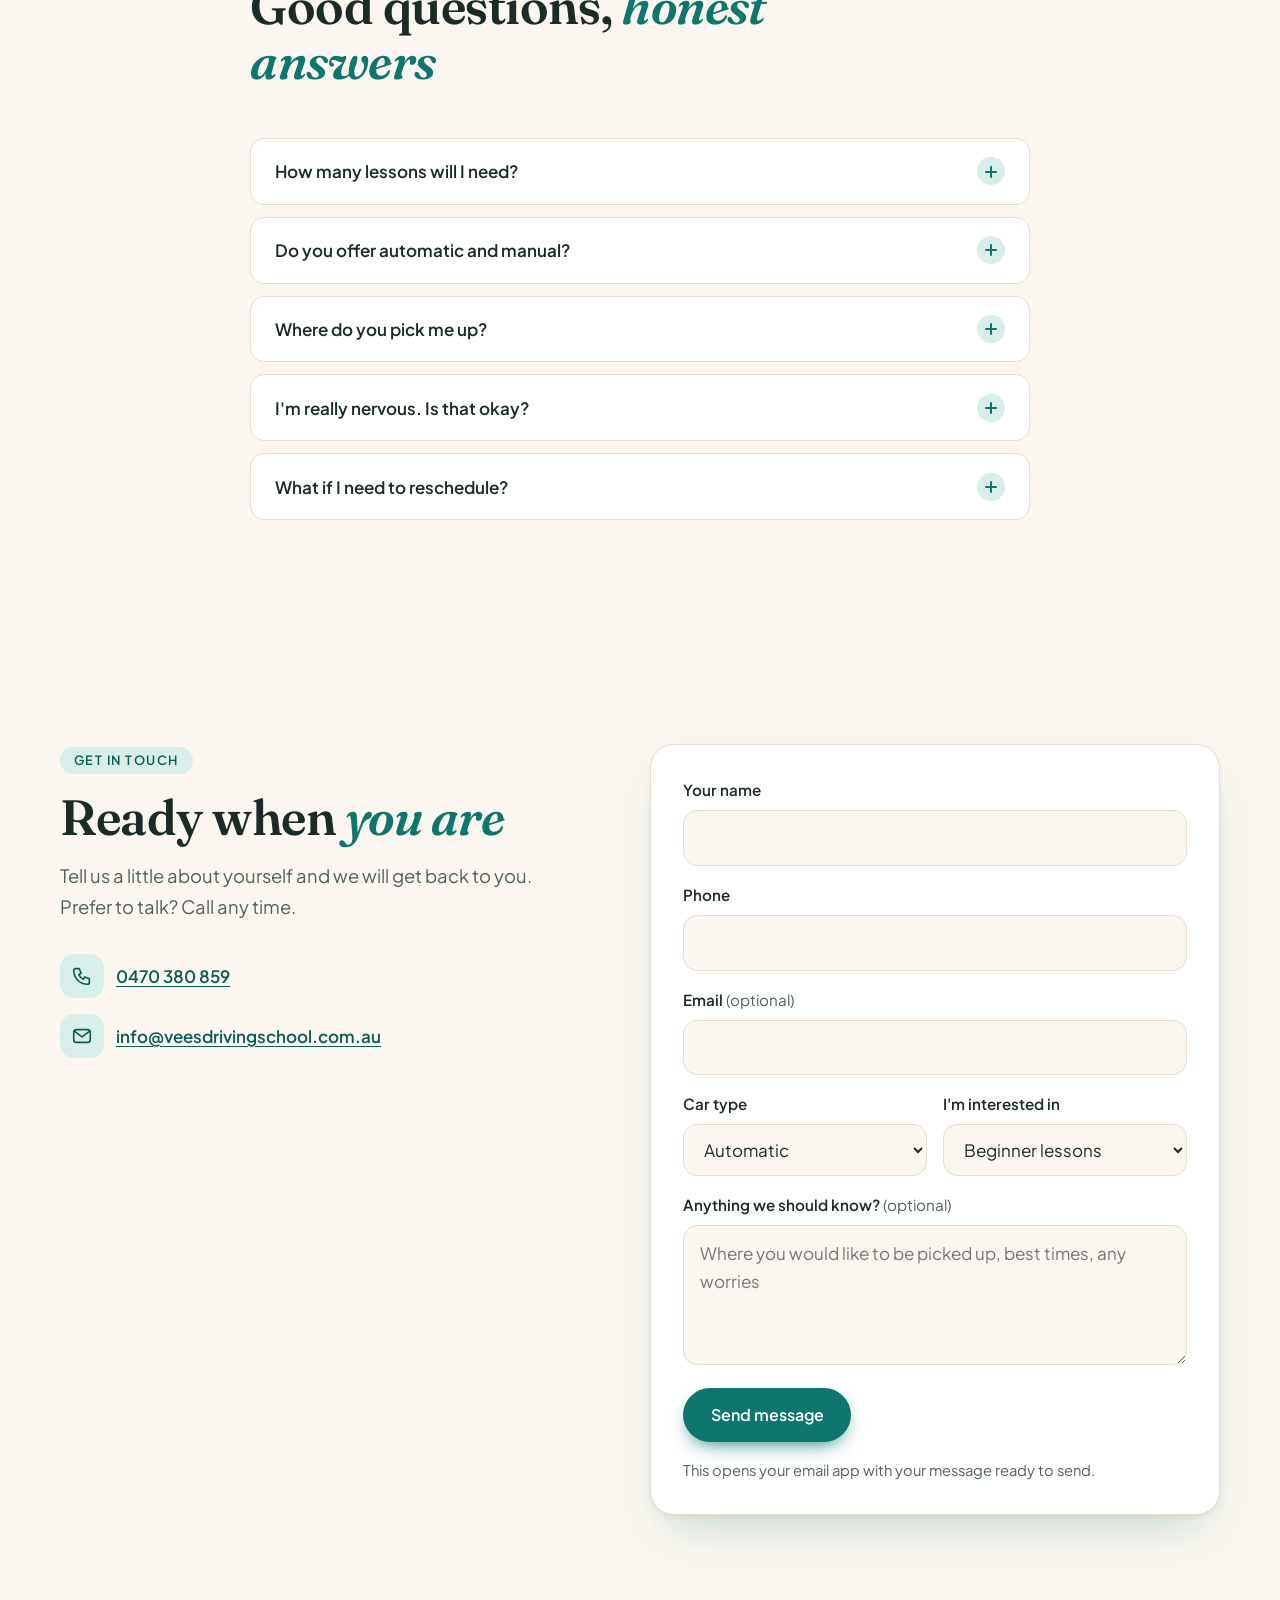
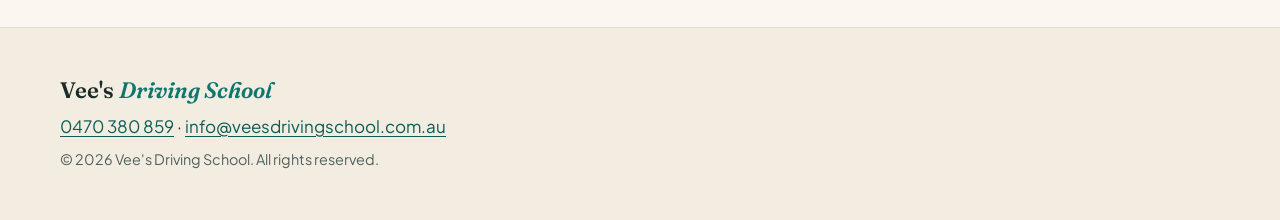
==== commit 13ddc215: "Redesign site with calm teal/coral concept; keep SEO tags, favicon and 404 Co-Authored-By: Claude So" ====
--- a/index.html
+++ b/index.html
@@ -1,152 +1,293 @@
 <!doctype html>
-<html lang="en">
+<html lang="en-AU">
 <head>
-  <meta charset="utf-8">
-  <meta name="viewport" content="width=device-width, initial-scale=1">
-  <title>Vee's Driving School | Driving Lessons</title>
-  <meta name="description" content="Patient, friendly driving lessons for beginners, test prep and refreshers. Book your first lesson today.">
-  <link rel="stylesheet" href="styles.css">
+<meta charset="utf-8">
+<meta name="viewport" content="width=device-width, initial-scale=1">
+<title>Vee's Driving School | Calm, patient driving lessons</title>
+<meta name="description" content="Calm, patient driving lessons for first-time learners. Beginner lessons, test preparation, refreshers, freeway and night driving. Automatic or manual, dual-control car, pick-up included.">
+<meta name="theme-color" content="#FBF7F0" media="(prefers-color-scheme: light)">
+<meta name="theme-color" content="#0F1A18" media="(prefers-color-scheme: dark)">
+<link rel="icon" href="favicon.svg" type="image/svg+xml">
+<link rel="canonical" href="https://sam0508-sde.github.io/car-instructor-website/">
+<meta property="og:type" content="website">
+<meta property="og:site_name" content="Vee's Driving School">
+<meta property="og:locale" content="en_AU">
+<meta property="og:title" content="Driving Lessons for Learners &amp; Test Prep | Vee's Driving School">
+<meta property="og:description" content="Patient, friendly driving lessons for learners, test preparation and refreshers. Call 0470 380 859 to book.">
+<meta property="og:url" content="https://sam0508-sde.github.io/car-instructor-website/">
+<meta name="twitter:card" content="summary">
+<meta name="twitter:title" content="Driving Lessons for Learners &amp; Test Prep | Vee's Driving School">
+<meta name="twitter:description" content="Patient, friendly driving lessons for learners, test preparation and refreshers. Call 0470 380 859 to book.">
+<script type="application/ld+json">
+  {
+    "@context": "https://schema.org",
+    "@type": ["LocalBusiness", "DrivingSchool"],
+    "name": "Vee's Driving School",
+    "description": "Patient, friendly driving lessons for learners, test preparation and refresher lessons.",
+    "url": "https://sam0508-sde.github.io/car-instructor-website/",
+    "telephone": "+61470380859",
+    "email": "info@veesdrivingschool.com.au"
+  }
+  </script>
+<link rel="preconnect" href="https://fonts.googleapis.com">
+<link rel="preconnect" href="https://fonts.gstatic.com" crossorigin>
+<link href="https://fonts.googleapis.com/css2?family=Fraunces:ital,opsz,wght@0,9..144,500;0,9..144,600;1,9..144,500&family=Plus+Jakarta+Sans:wght@400;500;600;700&display=swap" rel="stylesheet">
+<link rel="stylesheet" href="styles.css">
 </head>
 <body>
-  <header class="site-header">
-    <div class="container nav">
-      <a class="brand" href="#top"><span class="brand-mark">&#9679;</span> Vee's <small>Driving School</small></a>
-      <button class="menu-toggle" aria-label="Toggle menu" aria-expanded="false">&#9776;</button>
-      <nav class="links" id="nav">
-        <a href="#lessons">Lessons</a>
-        <a href="#pricing">Pricing</a>
-        <a href="#about">About</a>
-        <a href="#faq">FAQ</a>
-        <a class="btn btn-small" href="#contact">Book a lesson</a>
-      </nav>
-    </div>
-  </header>
-
-  <main id="top">
-    <section class="hero">
-      <div class="container hero-grid">
-        <div>
-          <p class="eyebrow">Professional driving instruction</p>
-          <h1>Learn to drive with confidence, not stress.</h1>
-          <p class="lead">Calm, patient lessons tailored to you. From your very first time behind the wheel to passing your test first go.</p>
-          <div class="cta-row">
-            <a class="btn" href="#contact">Book your first lesson</a>
-            <a class="btn btn-ghost" href="tel:+61470380859">Call 0470 380 859</a>
-          </div>
-        </div>
-        <div class="hero-art" aria-hidden="true">
-          <svg viewBox="0 0 320 200" role="img">
-            <rect x="0" y="150" width="320" height="50" rx="6" fill="#2b3340"/>
-            <rect x="20" y="172" width="40" height="6" fill="#fff" opacity=".7"/>
-            <rect x="100" y="172" width="40" height="6" fill="#fff" opacity=".7"/>
-            <rect x="180" y="172" width="40" height="6" fill="#fff" opacity=".7"/>
-            <rect x="260" y="172" width="40" height="6" fill="#fff" opacity=".7"/>
-            <path d="M40 140 L60 95 Q66 85 78 85 H200 Q214 85 222 96 L248 140 Z" fill="#ffb703"/>
-            <path d="M74 95 H132 V130 H58 Z M142 95 H196 Q206 95 212 104 L226 130 H142 Z" fill="#dff3ff"/>
-            <rect x="20" y="130" width="260" height="30" rx="10" fill="#ffb703"/>
-            <circle cx="80" cy="160" r="20" fill="#1b1f27"/><circle cx="80" cy="160" r="8" fill="#9aa4b2"/>
-            <circle cx="230" cy="160" r="20" fill="#1b1f27"/><circle cx="230" cy="160" r="8" fill="#9aa4b2"/>
-            <rect x="120" y="60" width="70" height="22" rx="4" fill="#e63946"/>
-            <text x="155" y="76" text-anchor="middle" font-size="16" font-weight="700" fill="#fff" font-family="sans-serif">L</text>
-          </svg>
-        </div>
+<a class="skip" href="#main">Skip to content</a>
+
+<header class="site-header" id="top">
+  <div class="wrap bar">
+    <a class="brand" href="#top" aria-label="Vee's Driving School, home">
+      <svg class="brand-mark" viewBox="0 0 40 40" aria-hidden="true"><circle cx="20" cy="20" r="20" fill="currentColor"/><path d="M9 27c5-1 6-12 12-12s4 9 10 9" fill="none" stroke="#fff" stroke-width="3" stroke-linecap="round"/><circle cx="31" cy="24" r="3" fill="#FFB59E"/></svg>
+      <span>Vee's <em>Driving School</em></span>
+    </a>
+    <nav id="nav" class="nav" aria-label="Main">
+      <a href="#services">Lessons</a>
+      <a href="#route">Your route</a>
+      <a href="#pricing">Pricing</a>
+      <a href="#about">About Vee</a>
+      <a href="#faq">FAQ</a>
+      <a class="btn btn-small btn-primary nav-cta" href="#contact">Book a lesson</a>
+    </nav>
+    <button class="menu-btn" type="button" aria-expanded="false" aria-controls="nav">
+      <span class="sr">Menu</span>
+      <svg viewBox="0 0 24 24" width="24" height="24" aria-hidden="true"><path class="l1" d="M4 8h16"/><path class="l2" d="M4 16h16"/></svg>
+    </button>
+  </div>
+</header>
+
+<main id="main">
+<section class="hero">
+  <div class="blob b1" aria-hidden="true"></div><div class="blob b2" aria-hidden="true"></div>
+  <div class="wrap hero-grid">
+    <div class="hero-copy">
+      <p class="eyebrow">Driving lessons for nervous beginners</p>
+      <h1>Learning to drive can feel <em>calm.</em></h1>
+      <p class="lead">Patient, one-on-one lessons at your pace, in a dual-control car. No rushing, no pressure, and no question is too small.</p>
+      <div class="actions">
+        <a class="btn btn-primary" href="#contact">Book your first lesson</a>
+        <a class="btn btn-ghost" href="tel:+61470380859">
+          <svg viewBox="0 0 24 24" aria-hidden="true"><path d="M5 4h4l2 5-2.5 1.5a11 11 0 0 0 5 5L15 13l5 2v4a2 2 0 0 1-2 2A15 15 0 0 1 3 6a2 2 0 0 1 2-2z"/></svg>
+          Call 0470 380 859
+        </a>
       </div>
-    </section>
-
-    <section id="lessons" class="section">
-      <div class="container">
-        <h2>Lessons for every stage</h2>
-        <p class="sub">Pick what fits you. Automatic and manual cars available.</p>
-        <div class="grid cards">
-          <article class="card"><div class="icon">1</div><h3>Beginner lessons</h3><p>Never driven? We start in quiet areas and build up at your pace.</p></article>
-          <article class="card"><div class="icon">2</div><h3>Test preparation</h3><p>Mock tests on real test routes and focused practice on common fail points.</p></article>
-          <article class="card"><div class="icon">3</div><h3>Refresher courses</h3><p>Rusty or new to the city? Get your confidence back on the road.</p></article>
-          <article class="card"><div class="icon">4</div><h3>Freeway &amp; night driving</h3><p>Merging, overtaking and driving in the dark, with calm guidance.</p></article>
-        </div>
+      <ul class="chips" aria-label="At a glance">
+        <li>Automatic &amp; manual</li><li>Pick-up included</li><li>Evenings &amp; weekends</li>
+      </ul>
+    </div>
+    <div class="hero-art" aria-hidden="true">
+      <svg viewBox="0 0 560 460" class="scene">
+        <circle class="sun" cx="440" cy="92" r="52"/>
+        <g class="cloud c1"><rect x="60" y="70" width="110" height="26" rx="13"/><rect x="90" y="52" width="56" height="30" rx="15"/></g>
+        <g class="cloud c2"><rect x="300" y="130" width="90" height="22" rx="11"/><rect x="326" y="114" width="44" height="26" rx="13"/></g>
+        <path class="hill h1" d="M0 300 C90 220 190 230 280 280 S470 300 560 230 V460 H0z"/>
+        <path class="hill h2" d="M0 340 C120 290 220 320 320 330 S480 310 560 300 V460 H0z"/>
+        <g class="tree" transform="translate(64 250)"><rect x="-4" y="30" width="8" height="34" rx="4"/><circle cx="0" cy="14" r="30"/></g>
+        <g class="tree t2" transform="translate(500 262)"><rect x="-3" y="22" width="6" height="26" rx="3"/><circle cx="0" cy="10" r="22"/></g>
+        <path class="road" d="M-20 440 C140 360 220 400 330 360 S520 330 600 300 V470 H-20z"/>
+        <path class="dash" d="M-10 428 C140 352 224 392 332 352 S520 322 590 296" />
+        <g class="car" transform="translate(190 318)">
+          <ellipse cx="82" cy="74" rx="86" ry="9" class="shadow"/>
+          <path class="body" d="M8 62 Q6 40 24 36 L48 12 Q54 6 64 6 H112 Q124 6 132 16 L150 36 Q168 38 166 62 Q166 70 158 70 H16 Q8 70 8 62z"/>
+          <path class="glass" d="M58 15 H78 V36 H40z M86 15 H112 Q118 15 122 21 L136 36 H86z"/>
+          <circle class="wheel" cx="46" cy="70" r="15"/><circle class="hub" cx="46" cy="70" r="6"/>
+          <circle class="wheel" cx="128" cy="70" r="15"/><circle class="hub" cx="128" cy="70" r="6"/>
+          <rect class="lamp" x="156" y="44" width="10" height="8" rx="3"/>
+          <rect class="plate" x="62" y="-6" width="40" height="14" rx="4"/><text x="82" y="5" text-anchor="middle" class="ltxt">L</text>
+        </g>
+      </svg>
+    </div>
+  </div>
+</section>
+
+<section class="section" id="services" aria-labelledby="services-h">
+  <div class="wrap">
+    <header class="sec-head reveal">
+      <p class="eyebrow">Lessons</p>
+      <h2 id="services-h">Lessons for wherever you are <em>right now</em></h2>
+      <p class="sub">Whether you have never touched a steering wheel or you just need your confidence back, we start from where you are. Automatic and manual cars are both available.</p>
+    </header>
+    <div class="cards">
+      <article class="card reveal">
+        <span class="ico"><svg viewBox="0 0 24 24" aria-hidden="true"><path d="M12 3v6M12 9l-7 4M12 9l7 4M12 9a3 3 0 1 0 0 .01M12 14v7"/></svg></span>
+        <h3>Beginner lessons</h3>
+        <p>Never driven before? We begin in quiet streets and build up slowly, one small step at a time.</p>
+      </article>
+      <article class="card reveal">
+        <span class="ico"><svg viewBox="0 0 24 24" aria-hidden="true"><path d="M9 11l2.5 2.5L16 9"/><rect x="4" y="4" width="16" height="16" rx="4"/></svg></span>
+        <h3>Test preparation</h3>
+        <p>Practice the skills the driving test looks for, with mock runs so test day feels familiar.</p>
+      </article>
+      <article class="card reveal">
+        <span class="ico"><svg viewBox="0 0 24 24" aria-hidden="true"><path d="M20 12a8 8 0 1 1-2.6-5.9M20 4v4h-4"/></svg></span>
+        <h3>Refresher courses</h3>
+        <p>Out of practice, or new to driving in Australia? Rebuild your confidence at an easy pace.</p>
+      </article>
+      <article class="card reveal">
+        <span class="ico"><svg viewBox="0 0 24 24" aria-hidden="true"><path d="M20 14.5A8 8 0 0 1 9.5 4a8 8 0 1 0 10.5 10.5z"/></svg></span>
+        <h3>Freeway &amp; night driving</h3>
+        <p>Merging, lane changes and driving after dark, with calm guidance every step of the way.</p>
+      </article>
+    </div>
+  </div>
+</section>
+
+<section class="section route-sec" id="route" aria-labelledby="route-h">
+  <div class="wrap">
+    <header class="sec-head reveal">
+      <p class="eyebrow">Your learning route</p>
+      <h2 id="route-h">One gentle road from <em>first lesson</em> to licence</h2>
+      <p class="sub">Everyone moves at their own speed, so there is no fixed timetable. Here is the general shape of the journey.</p>
+    </header>
+
+    <div class="route" data-route>
+      <svg class="route-svg r-wide" viewBox="0 0 1000 300" aria-hidden="true" focusable="false">
+        <path class="track" d="M60 220 C200 220 200 80 340 80 S480 220 620 220 S760 80 940 80"/>
+        <path class="trail" pathLength="1" d="M60 220 C200 220 200 80 340 80 S480 220 620 220 S760 80 940 80"/>
+        <g class="stop" data-at="0"><circle cx="60" cy="220" r="14"/><text x="60" y="262" text-anchor="middle">First lesson</text></g>
+        <g class="stop" data-at="0.34"><circle cx="340" cy="80" r="14"/><text x="340" y="44" text-anchor="middle">Gaining confidence</text></g>
+        <g class="stop" data-at="0.67"><circle cx="620" cy="220" r="14"/><text x="620" y="262" text-anchor="middle">Test ready</text></g>
+        <g class="stop goal" data-at="1"><circle cx="940" cy="80" r="18"/><path d="M932 80l6 6 11-12"/><text x="940" y="44" text-anchor="middle">Licence!</text></g>
+      </svg>
+      <svg class="route-svg r-tall" viewBox="0 0 360 560" aria-hidden="true" focusable="false">
+        <path class="track" d="M80 50 C80 130 280 110 280 190 S80 250 80 330 S280 390 280 490"/>
+        <path class="trail" pathLength="1" d="M80 50 C80 130 280 110 280 190 S80 250 80 330 S280 390 280 490"/>
+        <g class="stop" data-at="0"><circle cx="80" cy="50" r="14"/><text x="108" y="55" text-anchor="start">First lesson</text></g>
+        <g class="stop" data-at="0.36"><circle cx="280" cy="190" r="14"/><text x="252" y="195" text-anchor="end">Gaining confidence</text></g>
+        <g class="stop" data-at="0.62"><circle cx="80" cy="330" r="14"/><text x="108" y="335" text-anchor="start">Test ready</text></g>
+        <g class="stop goal" data-at="1"><circle cx="280" cy="490" r="18"/><path d="M272 490l6 6 11-12"/><text x="248" y="496" text-anchor="end">Licence!</text></g>
+      </svg>
+    </div>
+
+    <ol class="steps">
+      <li class="reveal"><span class="n">1</span><h3>First lesson</h3><p>We meet, chat about your goals and any worries, and take it from there in a quiet area.</p></li>
+      <li class="reveal"><span class="n">2</span><h3>Gaining confidence</h3><p>Steering, junctions and traffic come together as practice makes them feel natural.</p></li>
+      <li class="reveal"><span class="n">3</span><h3>Test ready</h3><p>Mock tests and focused practice on the things that matter most on the day.</p></li>
+      <li class="reveal"><span class="n">4</span><h3>Licence!</h3><p>Independence, on your own terms. Then we are here for freeway or night driving if you want it.</p></li>
+    </ol>
+  </div>
+</section>
+
+<section class="section tight" aria-labelledby="calm-h">
+  <div class="wrap">
+    <div class="strip reveal">
+      <h2 id="calm-h" class="sr">What to expect from every lesson</h2>
+      <div class="strip-item"><span class="ico"><svg viewBox="0 0 24 24" aria-hidden="true"><path d="M12 20s-7-4.4-7-10a4 4 0 0 1 7-2.5A4 4 0 0 1 19 10c0 5.600-7 10-7 10z"/></svg></span><h3>Patient</h3><p>Calm explanations, repeated as often as you need.</p></div>
+      <div class="strip-item"><span class="ico"><svg viewBox="0 0 24 24" aria-hidden="true"><path d="M12 3l7 3v5c0 5-3 8-7 10-4-2-7-5-7-10V6z"/><path d="M9 12l2 2 4-4"/></svg></span><h3>Dual-control</h3><p>Extra brakes on the instructor's side, so you can relax.</p></div>
+      <div class="strip-item"><span class="ico"><svg viewBox="0 0 24 24" aria-hidden="true"><circle cx="12" cy="12" r="8"/><path d="M12 7v5l3 2"/></svg></span><h3>Flexible times</h3><p>Evenings and weekends available around work and school.</p></div>
+      <div class="strip-item"><span class="ico"><svg viewBox="0 0 24 24" aria-hidden="true"><path d="M12 21s-6-5.300-6-10a6 6 0 0 1 12 0c0 4.700-6 10-6 10z"/><circle cx="12" cy="11" r="2"/></svg></span><h3>Pick-up</h3><p>From home, work or school. Just tell us where.</p></div>
+    </div>
+  </div>
+</section>
+
+<section class="section" id="pricing" aria-labelledby="pricing-h">
+  <div class="wrap">
+    <header class="sec-head reveal">
+      <p class="eyebrow">Pricing</p>
+      <h2 id="pricing-h">Straightforward, with <em>no surprises</em></h2>
+      <p class="sub">Every learner is different, so we quote for you. Call or send a message and we will talk it through, no obligation.</p>
+    </header>
+    <div class="cards three">
+      <article class="card price reveal">
+        <h3>Single lesson</h3>
+        <p>Try a lesson, or fit one in whenever you need extra practice.</p>
+        <ul class="ticks"><li>One-on-one instruction</li><li>Pick-up from home, work or school</li><li>Dual-control car</li></ul>
+        <a class="btn btn-ghost" href="#contact" data-pick="Single lesson">Get a quote</a>
+      </article>
+      <article class="card price featured reveal">
+        <span class="tag">Popular with beginners</span>
+        <h3>Lesson block</h3>
+        <p>Regular lessons build skill and confidence fastest. Ask about block options.</p>
+        <ul class="ticks"><li>Steady, planned progress</li><li>Automatic or manual</li><li>Flexible evening and weekend times</li></ul>
+        <a class="btn btn-primary" href="#contact" data-pick="Lesson block">Get a quote</a>
+      </article>
+      <article class="card price reveal">
+        <h3>Test day support</h3>
+        <p>A warm-up beforehand so you arrive feeling prepared.</p>
+        <ul class="ticks"><li>Mock test practice</li><li>Focus on common slip-ups</li><li>Ask about car for your test</li></ul>
+        <a class="btn btn-ghost" href="#contact" data-pick="Test day support">Get a quote</a>
+      </article>
+    </div>
+  </div>
+</section>
+
+<section class="section about" id="about" aria-labelledby="about-h">
+  <div class="wrap about-grid">
+    <div class="about-art reveal" aria-hidden="true">
+      <svg viewBox="0 0 360 360"><circle class="a1" cx="180" cy="180" r="170"/><circle class="a2" cx="180" cy="180" r="116"/><circle class="a3" cx="180" cy="148" r="46"/><path class="a3" d="M92 280c8-52 46-72 88-72s80 20 88 72c-26 22-56 32-88 32s-62-10-88-32z"/></svg>
+      <p class="art-note">Photo of Vee coming soon</p>
+    </div>
+    <div class="about-copy reveal">
+      <p class="eyebrow">About Vee</p>
+      <h2 id="about-h">Hi, I'm Vee. <em>Let's take this at your pace.</em></h2>
+      <p>I believe anyone can learn to drive well when lessons are calm, clear and tailored to the person behind the wheel.</p>
+      <p>Many of my learners arrive feeling nervous, and that is completely normal. We will go step by step, and you will always know what is coming next.</p>
+      <ul class="ticks">
+        <li>Calm, patient, one-on-one lessons</li>
+        <li>Dual-control car for extra peace of mind</li>
+        <li>Flexible times, including evenings and weekends</li>
+      </ul>
+    </div>
+  </div>
+</section>
+
+<section class="section" id="faq" aria-labelledby="faq-h">
+  <div class="wrap narrow">
+    <header class="sec-head reveal">
+      <p class="eyebrow">FAQ</p>
+      <h2 id="faq-h">Good questions, <em>honest answers</em></h2>
+    </header>
+    <div class="faq reveal">
+      <details><summary>How many lessons will I need?</summary><p>It varies a lot, depending on your experience and confidence. We will get a feel for it together in your first lesson.</p></details>
+      <details><summary>Do you offer automatic and manual?</summary><p>Yes, both. Let us know your preference when you get in touch.</p></details>
+      <details><summary>Where do you pick me up?</summary><p>From home, work or school within the local service area. If you are not sure whether we cover you, just ask.</p></details>
+      <details><summary>I'm really nervous. Is that okay?</summary><p>Absolutely. Nerves are normal, and the car is dual-control. We go at whatever pace feels comfortable.</p></details>
+      <details><summary>What if I need to reschedule?</summary><p>Please give as much notice as you can, then call or message and we will find another time.</p></details>
+    </div>
+  </div>
+</section>
+
+<section class="section contact" id="contact" aria-labelledby="contact-h">
+  <div class="wrap contact-grid">
+    <div class="reveal">
+      <p class="eyebrow">Get in touch</p>
+      <h2 id="contact-h">Ready when <em>you are</em></h2>
+      <p class="sub">Tell us a little about yourself and we will get back to you. Prefer to talk? Call any time.</p>
+      <ul class="contact-list">
+        <li><svg viewBox="0 0 24 24" aria-hidden="true"><path d="M5 4h4l2 5-2.500 1.500a11 11 0 0 0 5 5L15 13l5 2v4a2 2 0 0 1-2 2A15 15 0 0 1 3 6a2 2 0 0 1 2-2z"/></svg><a href="tel:+61470380859">0470 380 859</a></li>
+        <li><svg viewBox="0 0 24 24" aria-hidden="true"><rect x="3" y="5" width="18" height="14" rx="3"/><path d="M4 7l8 6 8-6"/></svg><a href="mailto:info@veesdrivingschool.com.au">info@veesdrivingschool.com.au</a></li>
+      </ul>
+    </div>
+    <form class="form reveal" id="form" novalidate>
+      <div class="field"><label for="name">Your name</label><input id="name" name="name" autocomplete="name" required aria-describedby="name-e"><p class="err" id="name-e" role="alert"></p></div>
+      <div class="field"><label for="phone">Phone</label><input id="phone" name="phone" type="tel" autocomplete="tel" inputmode="tel" required aria-describedby="phone-e"><p class="err" id="phone-e" role="alert"></p></div>
+      <div class="field"><label for="email">Email <span class="opt">(optional)</span></label><input id="email" name="email" type="email" autocomplete="email" aria-describedby="email-e"><p class="err" id="email-e" role="alert"></p></div>
+      <div class="field two">
+        <div><label for="gear">Car type</label><select id="gear" name="gear"><option>Automatic</option><option>Manual</option><option>Not sure yet</option></select></div>
+        <div><label for="topic">I'm interested in</label><select id="topic" name="topic"><option>Beginner lessons</option><option>Test preparation</option><option>Refresher course</option><option>Freeway &amp; night driving</option><option>Single lesson</option><option>Lesson block</option><option>Test day support</option></select></div>
       </div>
-    </section>
-
-    <section id="pricing" class="section alt">
-      <div class="container">
-        <h2>Simple, honest pricing</h2>
-        <p class="sub">Call or message for a quote that suits you.</p>
-        <div class="grid pricing">
-          <article class="price-card">
-            <h3>Single lesson</h3>
-            <p class="price">Quote</p>
-            <ul><li>1 hour with the instructor</li><li>Pick-up from home or work</li><li>Dual-control car</li></ul>
-            <a class="btn btn-ghost" href="#contact">Book now</a>
-          </article>
-          <article class="price-card featured">
-            <span class="badge">Most popular</span>
-            <h3>10-lesson block</h3>
-            <p class="price">Quote</p>
-            <ul><li>Better value per hour</li><li>Progress tracking</li></ul>
-            <a class="btn" href="#contact">Book now</a>
-          </article>
-          <article class="price-card">
-            <h3>Test day package</h3>
-            <p class="price">Quote</p>
-            <ul><li>1-hour warm-up</li><li>Car for your test</li><li>Pick-up and drop-off</li></ul>
-            <a class="btn btn-ghost" href="#contact">Book now</a>
-          </article>
-        </div>
-      </div>
-    </section>
-
-    <section id="about" class="section">
-      <div class="container about">
-        <div class="portrait" aria-hidden="true">V</div>
-        <div>
-          <h2>Hi, I'm Vee</h2>
-          <p>Welcome to Vee's Driving School. I believe anyone can learn to drive well when the lessons are calm, clear and tailored to them.</p>
-          <ul class="ticks">
-            <li>Calm, patient, one-on-one lessons</li>
-            <li>Dual-control car</li>
-            <li>Flexible times, including evenings and weekends</li>
-          </ul>
-        </div>
-      </div>
-    </section>
-
-    <section id="faq" class="section">
-      <div class="container narrow">
-        <h2>Questions</h2>
-        <details><summary>How many lessons will I need?</summary><p>It varies. It depends on your experience and confidence. We'll assess you in the first lesson.</p></details>
-        <details><summary>Do you offer automatic and manual?</summary><p>Yes, both. Tell me your preference when you book.</p></details>
-        <details><summary>Where do you pick me up?</summary><p>Home, work or school within the local service area. Ask us if you're unsure.</p></details>
-        <details><summary>What is your cancellation policy?</summary><p>Please give as much notice as you can. Message or call to reschedule.</p></details>
-      </div>
-    </section>
-
-    <section id="contact" class="section contact">
-      <div class="container narrow">
-        <h2>Book your first lesson</h2>
-        <p class="sub">Send a message or call 0470 380 859 and we'll get back to you.</p>
-        <form id="contact-form" novalidate>
-          <label>Name<input name="name" required autocomplete="name"></label>
-          <label>Phone<input name="phone" type="tel" required autocomplete="tel"></label>
-          <label>Lesson type
-            <select name="type">
-              <option>Beginner lessons</option><option>Test preparation</option>
-              <option>Refresher course</option><option>Freeway &amp; night driving</option>
-            </select>
-          </label>
-          <label>Message<textarea name="message" rows="4"></textarea></label>
-          <button class="btn" type="submit">Send enquiry</button>
-          <p class="form-msg" role="status"></p>
-        </form>
-      </div>
-    </section>
-  </main>
-
-  <footer>
-    <div class="container foot">
-      <p>&copy; <span id="year"></span> Vee's Driving School</p>
-      <p><a href="tel:+61470380859">0470 380 859</a> &middot; <a href="mailto:info@veesdrivingschool.com.au">info@veesdrivingschool.com.au</a></p>
-    </div>
-  </footer>
-
-  <script src="script.js"></script>
+      <div class="field"><label for="msg">Anything we should know? <span class="opt">(optional)</span></label><textarea id="msg" name="msg" rows="4" placeholder="Where you would like to be picked up, best times, any worries"></textarea></div>
+      <button class="btn btn-primary" type="submit">Send message</button>
+      <p class="note" id="status" role="status">This opens your email app with your message ready to send.</p>
+    </form>
+  </div>
+</section>
+</main>
+
+<footer class="footer">
+  <div class="wrap foot">
+    <p class="brand-line">Vee's <em>Driving School</em></p>
+    <p><a href="tel:+61470380859">0470 380 859</a> &middot; <a href="mailto:info@veesdrivingschool.com.au">info@veesdrivingschool.com.au</a></p>
+    <p class="small">&copy; <span id="year">2026</span> Vee's Driving School. All rights reserved.</p>
+  </div>
+</footer>
+
+<div class="mbar" role="group" aria-label="Quick contact">
+  <a class="btn btn-ghost" href="tel:+61470380859">Call</a>
+  <a class="btn btn-primary" href="#contact">Book</a>
+</div>
+<script src="script.js"></script>
 </body>
 </html>
--- a/styles.css
+++ b/styles.css
@@ -1,103 +1,244 @@
-:root {
-  --bg: #ffffff;
-  --alt: #f4f6fa;
-  --text: #1b1f27;
-  --muted: #5b6573;
-  --accent: #ffb703;
-  --accent-dark: #e09f00;
-  --navy: #14213d;
-  --radius: 14px;
-  --shadow: 0 8px 24px rgba(20, 33, 61, .08);
-}
-@media (prefers-color-scheme: dark) {
-  :root { --bg: #10141c; --alt: #171c27; --text: #eef1f6; --muted: #a3adbb; --navy: #0b1020; --shadow: 0 8px 24px rgba(0,0,0,.4); }
-}
-* { box-sizing: border-box; }
-html { scroll-behavior: smooth; scroll-padding-top: 72px; }
-body { margin: 0; font-family: system-ui, -apple-system, "Segoe UI", sans-serif; color: var(--text); background: var(--bg); line-height: 1.6; }
-a { color: inherit; }
-.container { width: min(1100px, 100% - 32px); margin-inline: auto; }
-.narrow { width: min(720px, 100% - 32px); }
-h1, h2, h3 { line-height: 1.2; margin: 0 0 .5em; }
-h1 { font-size: clamp(2rem, 5vw, 3.4rem); }
-h2 { font-size: clamp(1.6rem, 3.5vw, 2.2rem); }
-.sub { color: var(--muted); margin-top: -.25em; margin-bottom: 2rem; }
-
-.btn { display: inline-block; background: var(--accent); color: #1b1f27; font-weight: 700; padding: .85rem 1.4rem; border-radius: 999px; text-decoration: none; border: 2px solid var(--accent); cursor: pointer; font-size: 1rem; transition: transform .15s, background .15s; }
-.btn:hover { background: var(--accent-dark); transform: translateY(-2px); }
-.btn-ghost { background: transparent; color: var(--text); border-color: var(--text); }
-.btn-ghost:hover { background: var(--text); color: var(--bg); }
-.btn-small { padding: .5rem 1rem; }
-
-.site-header { position: sticky; top: 0; z-index: 10; background: var(--bg); border-bottom: 1px solid rgba(128,128,128,.2); }
-.nav { display: flex; align-items: center; justify-content: space-between; height: 64px; }
-.brand { font-weight: 800; text-decoration: none; }
-.brand small { font-weight: 500; color: var(--muted); }
-.brand-mark { color: var(--accent); }
-.links { display: flex; gap: 1.4rem; align-items: center; }
-.links a { text-decoration: none; font-weight: 500; }
-.menu-toggle { display: none; background: none; border: 0; font-size: 1.6rem; color: var(--text); cursor: pointer; }
-
-.hero { background: linear-gradient(135deg, var(--navy), #243b6b); color: #fff; padding: 4rem 0; }
-.hero-grid { display: grid; grid-template-columns: 1.1fr .9fr; gap: 2rem; align-items: center; }
-.eyebrow { color: var(--accent); font-weight: 700; text-transform: uppercase; letter-spacing: .08em; font-size: .85rem; }
-.lead { font-size: 1.15rem; opacity: .92; max-width: 34em; }
-.cta-row { display: flex; flex-wrap: wrap; gap: .8rem; margin: 1.5rem 0; }
-.hero .btn-ghost { color: #fff; border-color: #fff; }
-.hero .btn-ghost:hover { background: #fff; color: var(--navy); }
-.stats { list-style: none; padding: 0; margin: 2rem 0 0; display: flex; gap: 2rem; flex-wrap: wrap; }
-.stats strong { display: block; font-size: 1.8rem; color: var(--accent); }
-.stats span { font-size: .9rem; opacity: .85; }
-.hero-art svg { width: 100%; height: auto; filter: drop-shadow(0 20px 30px rgba(0,0,0,.35)); }
-
-.section { padding: 4.5rem 0; }
-.alt { background: var(--alt); }
-.grid { display: grid; gap: 1.2rem; }
-.cards { grid-template-columns: repeat(auto-fit, minmax(230px, 1fr)); }
-.card { background: var(--bg); border-radius: var(--radius); padding: 1.5rem; box-shadow: var(--shadow); margin: 0; }
-.alt .card { background: var(--bg); }
-.card h3 { margin-top: .5rem; }
-.card p { color: var(--muted); margin: 0; }
-.icon { width: 42px; height: 42px; border-radius: 12px; background: var(--accent); color: #1b1f27; display: grid; place-items: center; font-weight: 800; }
-blockquote.card p { color: var(--text); font-style: italic; }
-cite { display: block; margin-top: 1rem; font-weight: 700; font-style: normal; color: var(--muted); }
-.note { color: var(--muted); font-size: .85rem; margin-top: 1rem; }
-
-.pricing { grid-template-columns: repeat(auto-fit, minmax(240px, 1fr)); align-items: stretch; }
-.price-card { position: relative; background: var(--bg); border-radius: var(--radius); padding: 2rem 1.5rem; box-shadow: var(--shadow); display: flex; flex-direction: column; border: 2px solid transparent; }
-.price-card.featured { border-color: var(--accent); transform: translateY(-6px); }
-.price-card ul { padding-left: 1.1rem; color: var(--muted); flex: 1; }
-.price { font-size: 2.6rem; font-weight: 800; margin: 0; }
-.price span { font-size: 1rem; font-weight: 500; color: var(--muted); }
-.badge { position: absolute; top: -14px; left: 1.5rem; background: var(--accent); color: #1b1f27; font-size: .75rem; font-weight: 800; padding: .25rem .8rem; border-radius: 999px; }
-
-.about { display: grid; grid-template-columns: 220px 1fr; gap: 2.5rem; align-items: center; }
-.portrait { width: 220px; height: 220px; border-radius: 50%; background: linear-gradient(135deg, var(--accent), #fb8500); display: grid; place-items: center; font-size: 4rem; font-weight: 800; color: #1b1f27; }
-.ticks { list-style: none; padding: 0; }
-.ticks li::before { content: "\2713"; color: var(--accent-dark); font-weight: 800; margin-right: .6rem; }
-
-details { background: var(--alt); border-radius: var(--radius); padding: 1rem 1.25rem; margin-bottom: .8rem; }
-summary { cursor: pointer; font-weight: 700; }
-details p { color: var(--muted); margin-bottom: 0; }
-
-.contact { background: var(--alt); }
-form { display: grid; gap: 1rem; }
-label { display: grid; gap: .35rem; font-weight: 600; }
-input, select, textarea { font: inherit; padding: .75rem .9rem; border-radius: 10px; border: 1px solid rgba(128,128,128,.4); background: var(--bg); color: var(--text); }
-input:focus, select:focus, textarea:focus, .btn:focus-visible { outline: 3px solid var(--accent); outline-offset: 1px; }
-.form-msg { margin: 0; color: var(--muted); min-height: 1.4em; }
-
-footer { background: var(--navy); color: #cfd6e4; padding: 2rem 0; }
-.foot { display: flex; justify-content: space-between; flex-wrap: wrap; gap: .5rem; }
-.foot p { margin: 0; }
-
-@media (max-width: 820px) {
-  .hero-grid, .about { grid-template-columns: 1fr; }
-  .about { text-align: center; justify-items: center; }
-  .ticks { text-align: left; }
-  .menu-toggle { display: block; }
-  .links { display: none; position: absolute; top: 64px; left: 0; right: 0; flex-direction: column; background: var(--bg); padding: 1rem 16px 1.5rem; border-bottom: 1px solid rgba(128,128,128,.2); }
-  .links.open { display: flex; }
-  .price-card.featured { transform: none; }
-}
-@media (prefers-reduced-motion: reduce) { * { transition: none !important; scroll-behavior: auto !important; } }
+:root{
+  --bg:#FBF7F0; --bg-2:#F3EDE1; --surface:#FFFFFF; --ink:#1B2B28; --muted:#4F615D;
+  --line:#E5DDCD; --teal:#0F766E; --teal-d:#0B5C56; --teal-soft:#D8EFE9; --teal-tint:#EAF6F2;
+  --coral:#C4442B; --coral-soft:#FFD9CE; --amber:#F2B04A; --on-primary:#fff;
+  --shadow:0 1px 2px rgba(27,43,40,.05),0 10px 30px -12px rgba(27,43,40,.18);
+  --shadow-lg:0 2px 4px rgba(27,43,40,.05),0 24px 50px -18px rgba(15,118,110,.28);
+  --sky:#E3F3EE; --hill1:#BFE3D8; --hill2:#8CCDBC; --road:#3C4F4B; --car:#E8624A; --glass:#E9F7F5;
+  --s1:.25rem;--s2:.5rem;--s3:.75rem;--s4:1rem;--s5:1.5rem;--s6:2rem;--s7:3rem;--s8:4.5rem;--s9:7rem;
+  --r:24px; --r-s:14px;
+  --f-body:'Plus Jakarta Sans',system-ui,-apple-system,'Segoe UI',sans-serif;
+  --f-disp:'Fraunces',Georgia,serif;
+  color-scheme:light dark;
+}
+@media (prefers-color-scheme:dark){:root:not([data-theme="light"]){
+  --bg:#0F1A18; --bg-2:#14211E; --surface:#182623; --ink:#EAF1EE; --muted:#A9BDB7;
+  --line:#2A3C38; --teal:#4FD1BD; --teal-d:#7FE3D3; --teal-soft:#1B3A36; --teal-tint:#14302C;
+  --coral:#FF8E73; --coral-soft:#4A2A22; --on-primary:#06231F;
+  --shadow:0 1px 2px rgba(0,0,0,.3),0 10px 30px -12px rgba(0,0,0,.5); --shadow-lg:0 24px 50px -18px rgba(0,0,0,.6);
+  --sky:#16302C; --hill1:#1E4640; --hill2:#255A51; --road:#0B1412; --car:#FF8E73; --glass:#1C3A36;
+}}
+*{box-sizing:border-box}
+html{scroll-behavior:smooth;scroll-padding-top:5.5rem}
+body{margin:0;background:var(--bg);color:var(--ink);font:400 1.0625rem/1.65 var(--f-body);-webkit-font-smoothing:antialiased;overflow-x:hidden}
+img,svg{max-width:100%}
+h1,h2,h3{margin:0;line-height:1.12;font-weight:600;letter-spacing:-.01em}
+h1,h2{font-family:var(--f-disp)}
+h1 em,h2 em,.brand em,.brand-line em{font-style:italic;color:var(--teal)}
+p{margin:0 0 var(--s4)}
+a{color:var(--teal-d);text-underline-offset:3px}
+:focus-visible{outline:3px solid var(--coral);outline-offset:3px;border-radius:8px}
+.sr{position:absolute;width:1px;height:1px;overflow:hidden;clip:rect(0 0 0 0);white-space:nowrap}
+.skip{position:absolute;left:var(--s4);top:-4rem;background:var(--ink);color:var(--bg);padding:var(--s3) var(--s4);border-radius:var(--r-s);z-index:100;transition:top .2s}
+.skip:focus{top:var(--s3)}
+.wrap{width:min(100% - 2rem,1160px);margin-inline:auto}
+.narrow{max-width:780px}
+
+/* header */
+.site-header{position:sticky;top:0;z-index:50;background:color-mix(in srgb,var(--bg) 88%,transparent);backdrop-filter:blur(12px);-webkit-backdrop-filter:blur(12px);border-bottom:1px solid transparent;transition:border-color .2s}
+.site-header.scrolled{border-color:var(--line)}
+.bar{display:flex;align-items:center;justify-content:space-between;min-height:4.5rem;gap:var(--s4)}
+.brand{display:flex;align-items:center;gap:var(--s3);text-decoration:none;color:var(--ink);font:600 1.15rem var(--f-disp);color:var(--ink)}
+.brand-mark{width:38px;height:38px;color:var(--teal)}
+.brand span{color:var(--ink)}
+.nav{display:flex;align-items:center;gap:var(--s5)}
+.nav a:not(.btn){color:var(--ink);text-decoration:none;font-weight:500;font-size:.97rem;padding:.4rem .1rem;border-bottom:2px solid transparent}
+.nav a:not(.btn):hover{border-color:var(--coral)}
+.menu-btn{display:none;width:48px;height:48px;border:1px solid var(--line);background:var(--surface);border-radius:50%;color:var(--ink);cursor:pointer;align-items:center;justify-content:center}
+.menu-btn svg{fill:none;stroke:currentColor;stroke-width:2;stroke-linecap:round;transition:transform .25s}
+.menu-btn[aria-expanded="true"] .l1{transform:translateY(4px) rotate(45deg);transform-origin:center;transform-box:fill-box}
+.menu-btn[aria-expanded="true"] .l2{transform:translateY(-4px) rotate(-45deg);transform-origin:center;transform-box:fill-box}
+
+/* buttons */
+.btn{display:inline-flex;align-items:center;justify-content:center;gap:var(--s2);font:600 1rem var(--f-body);padding:.9rem 1.6rem;border-radius:999px;border:2px solid transparent;text-decoration:none;cursor:pointer;min-height:48px;transition:transform .2s,box-shadow .2s,background .2s}
+.btn svg{width:20px;height:20px;fill:none;stroke:currentColor;stroke-width:2;stroke-linejoin:round}
+.btn-primary{background:var(--teal);color:var(--on-primary);box-shadow:0 8px 20px -8px var(--teal)}
+.btn-primary:hover{background:var(--teal-d);transform:translateY(-2px)}
+.btn-ghost{background:transparent;color:var(--ink);border-color:var(--line);background:var(--surface)}
+.btn-ghost:hover{border-color:var(--teal);transform:translateY(-2px)}
+.btn-small{padding:.55rem 1.1rem;min-height:44px}
+:root:not([data-theme="light"]) .btn-primary{color:var(--on-primary)}
+
+/* type blocks */
+.eyebrow{display:inline-block;font:600 .8rem var(--f-body);letter-spacing:.12em;text-transform:uppercase;color:var(--teal-d);background:var(--teal-soft);padding:.35rem .85rem;border-radius:999px;margin-bottom:var(--s4)}
+.sec-head{max-width:680px;margin-bottom:var(--s7)}
+.sec-head h2,.contact h2,.about h2{font-size:clamp(2rem,4.4vw,3.1rem)}
+.sub{color:var(--muted);font-size:1.15rem;margin-top:var(--s4)}
+.section{padding-block:var(--s9)}
+.section.tight{padding-block:0 var(--s8)}
+
+/* hero */
+.hero{position:relative;padding-block:var(--s7) var(--s9);overflow:hidden}
+.blob{position:absolute;border-radius:50%;filter:blur(10px);z-index:0}
+.b1{width:520px;height:520px;right:-140px;top:-120px;background:radial-gradient(circle at 30% 30%,var(--teal-soft),transparent 70%)}
+.b2{width:420px;height:420px;left:-160px;bottom:-140px;background:radial-gradient(circle at 60% 40%,var(--coral-soft),transparent 70%);opacity:.7}
+.hero-grid{position:relative;z-index:1;display:grid;grid-template-columns:1.05fr 1fr;gap:var(--s7);align-items:center}
+.hero h1{font-size:clamp(2.6rem,6vw,4.4rem);margin-bottom:var(--s5);letter-spacing:-.02em}
+.lead{font-size:1.25rem;color:var(--muted);max-width:34rem;margin-bottom:var(--s6)}
+.actions{display:flex;flex-wrap:wrap;gap:var(--s3);margin-bottom:var(--s6)}
+.chips{list-style:none;margin:0;padding:0;display:flex;flex-wrap:wrap;gap:var(--s2)}
+.chips li{font-size:.92rem;font-weight:500;padding:.4rem .9rem;border-radius:999px;background:var(--surface);border:1px solid var(--line);color:var(--muted)}
+.scene{width:100%;height:auto;border-radius:36px 36px 36px 120px;background:var(--sky);box-shadow:var(--shadow-lg);display:block}
+.scene .sun{fill:var(--amber)} .scene .cloud rect{fill:var(--surface);opacity:.85}
+.scene .h1{fill:var(--hill1)} .scene .h2{fill:var(--hill2)}
+.scene .tree circle{fill:var(--teal)} .scene .tree rect{fill:var(--road)} .scene .t2 circle{fill:var(--hill2);stroke:var(--teal);stroke-width:3}
+.scene .road{fill:var(--road)} .scene .dash{fill:none;stroke:var(--surface);stroke-width:4;stroke-dasharray:18 18;stroke-linecap:round;opacity:.85}
+.scene .body{fill:var(--car)} .scene .glass{fill:var(--glass)} .scene .wheel{fill:#1B2B28} .scene .hub{fill:#cfd8d5}
+.scene .lamp{fill:var(--amber)} .scene .plate{fill:var(--amber)} .scene .ltxt{font:700 12px var(--f-body);fill:#1B2B28}
+.scene .shadow{fill:#000;opacity:.2}
+@media (prefers-color-scheme:dark){:root:not([data-theme="light"]) .scene .wheel{fill:#06100e}}
+@media (prefers-reduced-motion:no-preference){
+  .scene .cloud.c1{animation:drift 22s ease-in-out infinite alternate}
+  .scene .cloud.c2{animation:drift 28s ease-in-out infinite alternate-reverse}
+  .scene .dash{animation:dashmove 1.4s linear infinite}
+  .scene .car{animation:bob 3.2s ease-in-out infinite}
+  @keyframes drift{to{transform:translateX(40px)}}
+  @keyframes dashmove{to{stroke-dashoffset:-36}}
+  @keyframes bob{50%{transform:translate(190px,316px)}}
+}
+
+/* cards */
+.cards{display:grid;grid-template-columns:repeat(4,1fr);gap:var(--s5)}
+.cards.three{grid-template-columns:repeat(3,1fr);align-items:stretch}
+.card{background:var(--surface);border:1px solid var(--line);border-radius:var(--r);padding:var(--s6);box-shadow:var(--shadow);transition:transform .25s,box-shadow .25s}
+.card:hover{transform:translateY(-4px);box-shadow:var(--shadow-lg)}
+.card h3{font-size:1.25rem;margin-bottom:var(--s3)}
+.card p{color:var(--muted);margin:0}
+.ico{display:grid;place-items:center;width:56px;height:56px;border-radius:18px;background:var(--teal-soft);color:var(--teal-d);margin-bottom:var(--s5)}
+.ico svg{width:28px;height:28px;fill:none;stroke:currentColor;stroke-width:1.8;stroke-linecap:round;stroke-linejoin:round}
+.cards .card:nth-child(2) .ico{background:var(--coral-soft);color:var(--coral)}
+.cards .card:nth-child(4) .ico{background:var(--coral-soft);color:var(--coral)}
+
+/* route */
+.route-sec{background:linear-gradient(var(--bg),var(--bg-2) 20%,var(--bg-2) 80%,var(--bg))}
+.route{background:var(--surface);border:1px solid var(--line);border-radius:var(--r);box-shadow:var(--shadow);padding:var(--s6) var(--s5);margin-bottom:var(--s6)}
+.route-svg{display:block;width:100%;height:auto;overflow:visible}
+.r-tall{display:none;max-width:380px;margin-inline:auto}
+.route-svg .track{fill:none;stroke:var(--line);stroke-width:12;stroke-linecap:round}
+.route-svg .trail{fill:none;stroke:var(--teal);stroke-width:12;stroke-linecap:round;stroke-dasharray:1;stroke-dashoffset:1}
+.no-js .route-svg .trail{stroke-dashoffset:0}
+.route-svg .stop circle{fill:var(--surface);stroke:var(--line);stroke-width:5;transition:fill .4s,stroke .4s,r .4s}
+.route-svg .stop text{font:600 17px var(--f-body);fill:var(--muted);transition:fill .4s}
+.route-svg .stop.on circle{fill:var(--coral);stroke:var(--surface)}
+.route-svg .stop.on text{fill:var(--ink)}
+.route-svg .goal path{fill:none;stroke:var(--surface);stroke-width:4;stroke-linecap:round;stroke-linejoin:round;opacity:0;transition:opacity .4s}
+.route-svg .goal.on path{opacity:1}
+.steps{list-style:none;margin:0;padding:0;display:grid;grid-template-columns:repeat(4,1fr);gap:var(--s5)}
+.steps li{padding:var(--s2) var(--s2) 0;border-top:3px solid var(--teal-soft)}
+.steps .n{display:inline-grid;place-items:center;width:34px;height:34px;margin:var(--s4) 0 var(--s3);border-radius:50%;background:var(--teal);color:var(--on-primary);font-weight:700;font-size:.95rem}
+.steps h3{font-size:1.15rem;margin-bottom:var(--s2)}
+.steps p{color:var(--muted);font-size:1rem;margin:0}
+
+/* strip */
+.strip{display:grid;grid-template-columns:repeat(4,1fr);gap:var(--s5);background:var(--teal);color:#fff;border-radius:36px;padding:var(--s7) var(--s6);position:relative;overflow:hidden}
+.strip::after{content:"";position:absolute;width:320px;height:320px;border-radius:50%;right:-80px;top:-160px;background:rgba(255,255,255,.08)}
+.strip-item{position:relative;z-index:1}
+.strip .ico{background:rgba(255,255,255,.16);color:#fff}
+.strip h3{font-size:1.2rem;margin-bottom:var(--s2)}
+.strip p{margin:0;color:#E4F5F1;font-size:1rem}
+@media (prefers-color-scheme:dark){:root:not([data-theme="light"]) .strip{background:var(--teal-soft);color:var(--ink)} :root:not([data-theme="light"]) .strip p{color:var(--muted)} :root:not([data-theme="light"]) .strip .ico{background:var(--teal-tint);color:var(--teal)}}
+
+/* pricing */
+.price{display:flex;flex-direction:column;position:relative}
+.price .btn{margin-top:auto;align-self:flex-start}
+.price p{margin-bottom:var(--s5)}
+.ticks{list-style:none;margin:0 0 var(--s6);padding:0;display:grid;gap:var(--s3)}
+.ticks li{position:relative;padding-left:2rem}
+.ticks li::before{content:"";position:absolute;left:0;top:.35em;width:1.15rem;height:1.15rem;border-radius:50%;background:var(--teal-soft) url("data:image/svg+xml,%3Csvg xmlns='http://www.w3.org/2000/svg' viewBox='0 0 20 20'%3E%3Cpath d='M5.500 10.500l3 3 6-6.500' fill='none' stroke='%230F766E' stroke-width='2.200' stroke-linecap='round' stroke-linejoin='round'/%3E%3C/svg%3E") center/100% no-repeat}
+.price.featured{border:2px solid var(--teal);background:linear-gradient(var(--surface),var(--teal-tint));transform:translateY(-8px)}
+.price.featured:hover{transform:translateY(-12px)}
+.tag{position:absolute;top:-14px;left:var(--s6);background:var(--coral);color:#fff;font:600 .8rem var(--f-body);padding:.35rem .9rem;border-radius:999px}
+:root:not([data-theme="light"]) .tag{color:#2a0f08}
+
+/* about */
+.about{background:var(--bg-2)}
+.about-grid{display:grid;grid-template-columns:.85fr 1.15fr;gap:var(--s8);align-items:center}
+.about-art svg{width:100%;height:auto;max-width:400px;display:block;margin-inline:auto}
+.a1{fill:var(--teal-soft)} .a2{fill:var(--coral-soft)} .a3{fill:var(--teal)}
+.art-note{text-align:center;color:var(--muted);font-size:.9rem;margin-top:var(--s3)}
+.about-copy h2{margin-bottom:var(--s5)}
+.about-copy p{color:var(--muted)}
+.about-copy .ticks{margin-top:var(--s5);margin-bottom:0}
+
+/* faq */
+.faq{display:grid;gap:var(--s3)}
+details{background:var(--surface);border:1px solid var(--line);border-radius:var(--r-s);transition:box-shadow .2s}
+details[open]{box-shadow:var(--shadow);border-color:var(--teal)}
+summary{list-style:none;cursor:pointer;padding:1.15rem var(--s5);font-weight:600;display:flex;justify-content:space-between;align-items:center;gap:var(--s4);min-height:56px;border-radius:var(--r-s)}
+summary::-webkit-details-marker{display:none}
+summary::after{content:"";flex:none;width:28px;height:28px;border-radius:50%;background:var(--teal-soft) url("data:image/svg+xml,%3Csvg xmlns='http://www.w3.org/2000/svg' viewBox='0 0 20 20'%3E%3Cpath d='M10 5v10M5 10h10' stroke='%230F766E' stroke-width='2' stroke-linecap='round'/%3E%3C/svg%3E") center/70% no-repeat;transition:transform .25s}
+details[open] summary::after{transform:rotate(45deg)}
+details p{padding:0 var(--s5) var(--s5);margin:0;color:var(--muted)}
+@media (prefers-color-scheme:dark){:root:not([data-theme="light"]) .ticks li::before,:root:not([data-theme="light"]) summary::after{filter:brightness(1.8) saturate(.8)}}
+
+/* contact */
+.contact-grid{display:grid;grid-template-columns:1fr 1.1fr;gap:var(--s8);align-items:start}
+.contact-list{list-style:none;margin:var(--s6) 0 0;padding:0;display:grid;gap:var(--s4)}
+.contact-list li{display:flex;align-items:center;gap:var(--s3);font-weight:600;overflow-wrap:anywhere}
+.contact-list svg{flex:none;width:44px;height:44px;padding:11px;border-radius:14px;background:var(--teal-soft);fill:none;stroke:var(--teal-d);stroke-width:1.8;stroke-linecap:round;stroke-linejoin:round}
+.form{background:var(--surface);border:1px solid var(--line);border-radius:var(--r);padding:var(--s6);box-shadow:var(--shadow-lg);display:grid;gap:var(--s4)}
+.field label{display:block;font-weight:600;font-size:.95rem;margin-bottom:var(--s2)}
+.opt{font-weight:400;color:var(--muted)}
+.field.two{display:grid;grid-template-columns:1fr 1fr;gap:var(--s4)}
+input,select,textarea{width:100%;font:inherit;color:var(--ink);background:var(--bg);border:1.5px solid var(--line);border-radius:var(--r-s);padding:.8rem 1rem;min-height:48px}
+input:hover,select:hover,textarea:hover{border-color:var(--muted)}
+input:focus-visible,select:focus-visible,textarea:focus-visible{outline:3px solid var(--coral);outline-offset:1px;border-color:var(--teal)}
+.field.invalid input{border-color:var(--coral)}
+.err{color:var(--coral);font-size:.9rem;font-weight:500;margin:var(--s2) 0 0;min-height:0}
+.err:empty{display:none}
+.note{color:var(--muted);font-size:.92rem;margin:0}
+.form .btn{justify-self:start}
+
+/* footer */
+.footer{border-top:1px solid var(--line);padding-block:var(--s7);background:var(--bg-2)}
+.foot{display:grid;gap:var(--s2)}
+.foot p{margin:0}
+.brand-line{font:600 1.4rem var(--f-disp)}
+.small{color:var(--muted);font-size:.9rem}
+
+/* mobile bar */
+.mbar{display:none}
+
+/* reveal: visible without JS */
+.js .reveal{opacity:0;transform:translateY(22px);transition:opacity .7s ease,transform .7s ease}
+.js .reveal.in{opacity:1;transform:none}
+.js .cards .reveal:nth-child(2),.js .steps .reveal:nth-child(2){transition-delay:.08s}
+.js .cards .reveal:nth-child(3),.js .steps .reveal:nth-child(3){transition-delay:.16s}
+.js .cards .reveal:nth-child(4),.js .steps .reveal:nth-child(4){transition-delay:.24s}
+
+@media (max-width:1000px){
+  .cards{grid-template-columns:1fr 1fr}
+  .cards.three{grid-template-columns:1fr}
+  .price.featured{transform:none}.price.featured:hover{transform:translateY(-4px)}
+  .strip{grid-template-columns:1fr 1fr}
+  .steps{grid-template-columns:1fr 1fr}
+}
+@media (max-width:860px){
+  .hero-grid,.about-grid,.contact-grid{grid-template-columns:1fr}
+  .hero{padding-block:var(--s6) var(--s8)}
+  .hero-art{order:-1;max-width:520px}
+  .section{padding-block:var(--s8)}
+  .about-grid{gap:var(--s6)}.contact-grid{gap:var(--s6)}
+  .menu-btn{display:inline-flex}
+  .nav{position:absolute;left:0;right:0;top:100%;flex-direction:column;align-items:stretch;gap:0;background:var(--bg);border-bottom:1px solid var(--line);padding:var(--s3) 1rem var(--s5);box-shadow:var(--shadow);display:none}
+  .nav.open{display:flex}
+  .nav a:not(.btn){padding:.9rem .25rem;border-bottom:1px solid var(--line);font-size:1.05rem}
+  .nav-cta{margin-top:var(--s4)}
+  .r-wide{display:none}.r-tall{display:block}
+  .route{padding:var(--s5) var(--s4)}
+  .route-svg .stop text{font-size:19px}
+  .mbar{display:grid;grid-template-columns:1fr 1fr;gap:var(--s3);position:fixed;z-index:60;left:0;right:0;bottom:0;padding:var(--s3) 1rem calc(var(--s3) + env(safe-area-inset-bottom));background:color-mix(in srgb,var(--bg) 92%,transparent);backdrop-filter:blur(12px);-webkit-backdrop-filter:blur(12px);border-top:1px solid var(--line)}
+  .footer{padding-bottom:calc(var(--s9))}
+}
+@media (max-width:560px){
+  .cards,.steps,.strip,.field.two{grid-template-columns:1fr}
+  .strip{padding:var(--s6) var(--s5);border-radius:28px}
+  .form{padding:var(--s5)}
+  .actions .btn{width:100%}
+  .brand{font-size:1.05rem}
+}
+@media (prefers-reduced-motion:reduce){
+  html{scroll-behavior:auto}
+  *,*::before,*::after{transition:none!important;animation:none!important}
+  .js .reveal{opacity:1;transform:none}
+}
